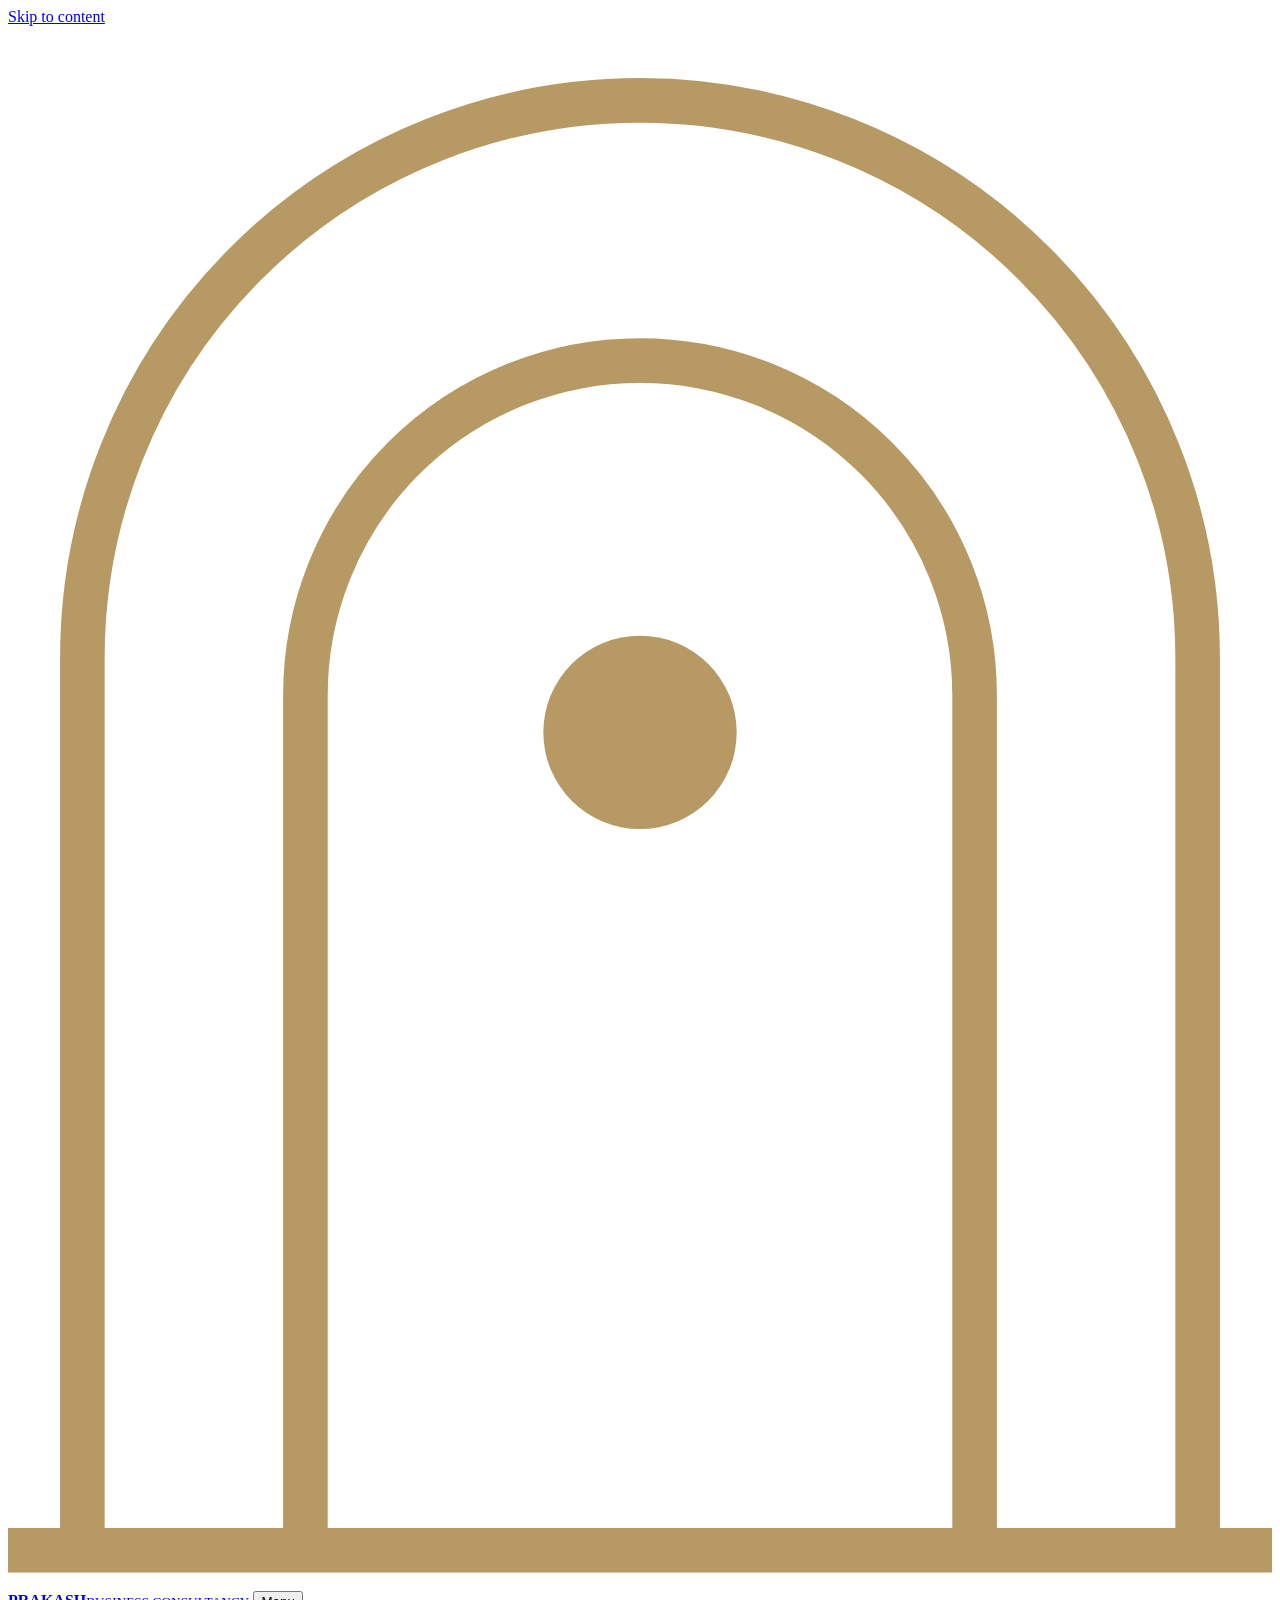
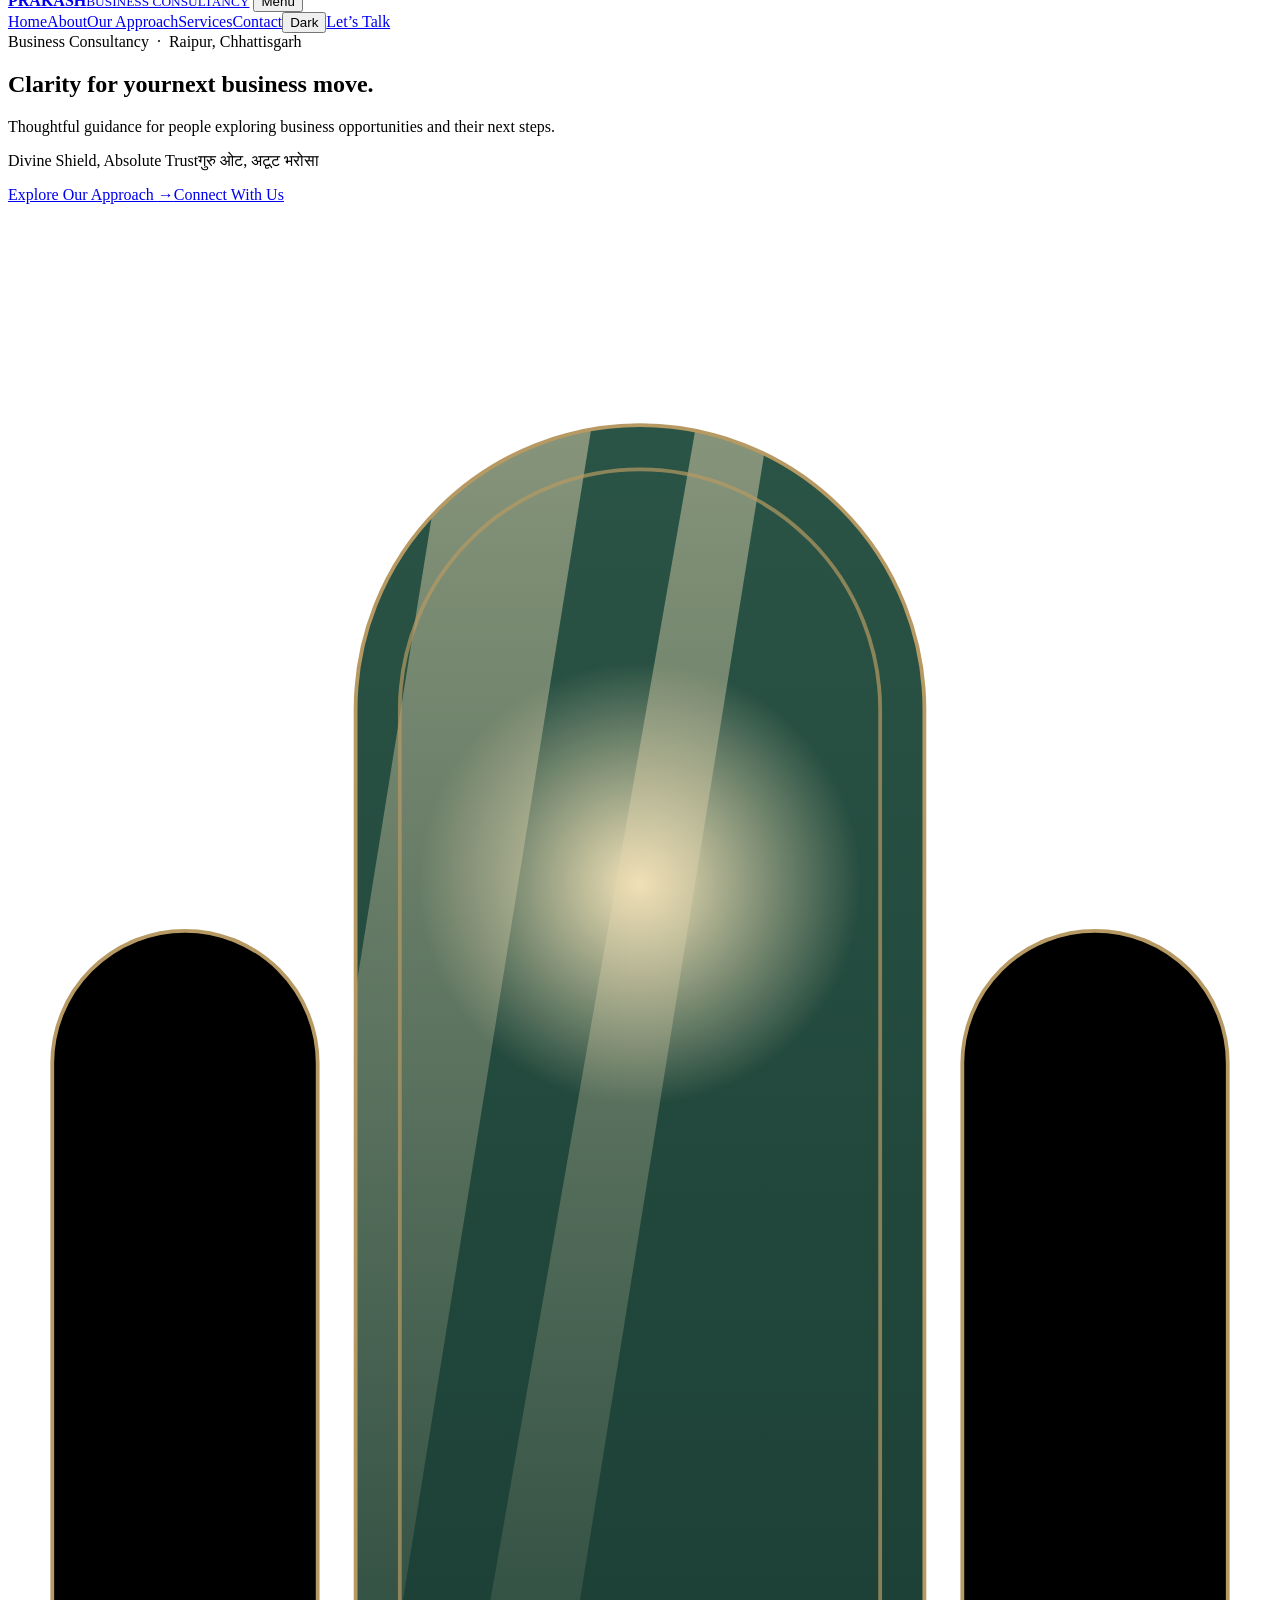
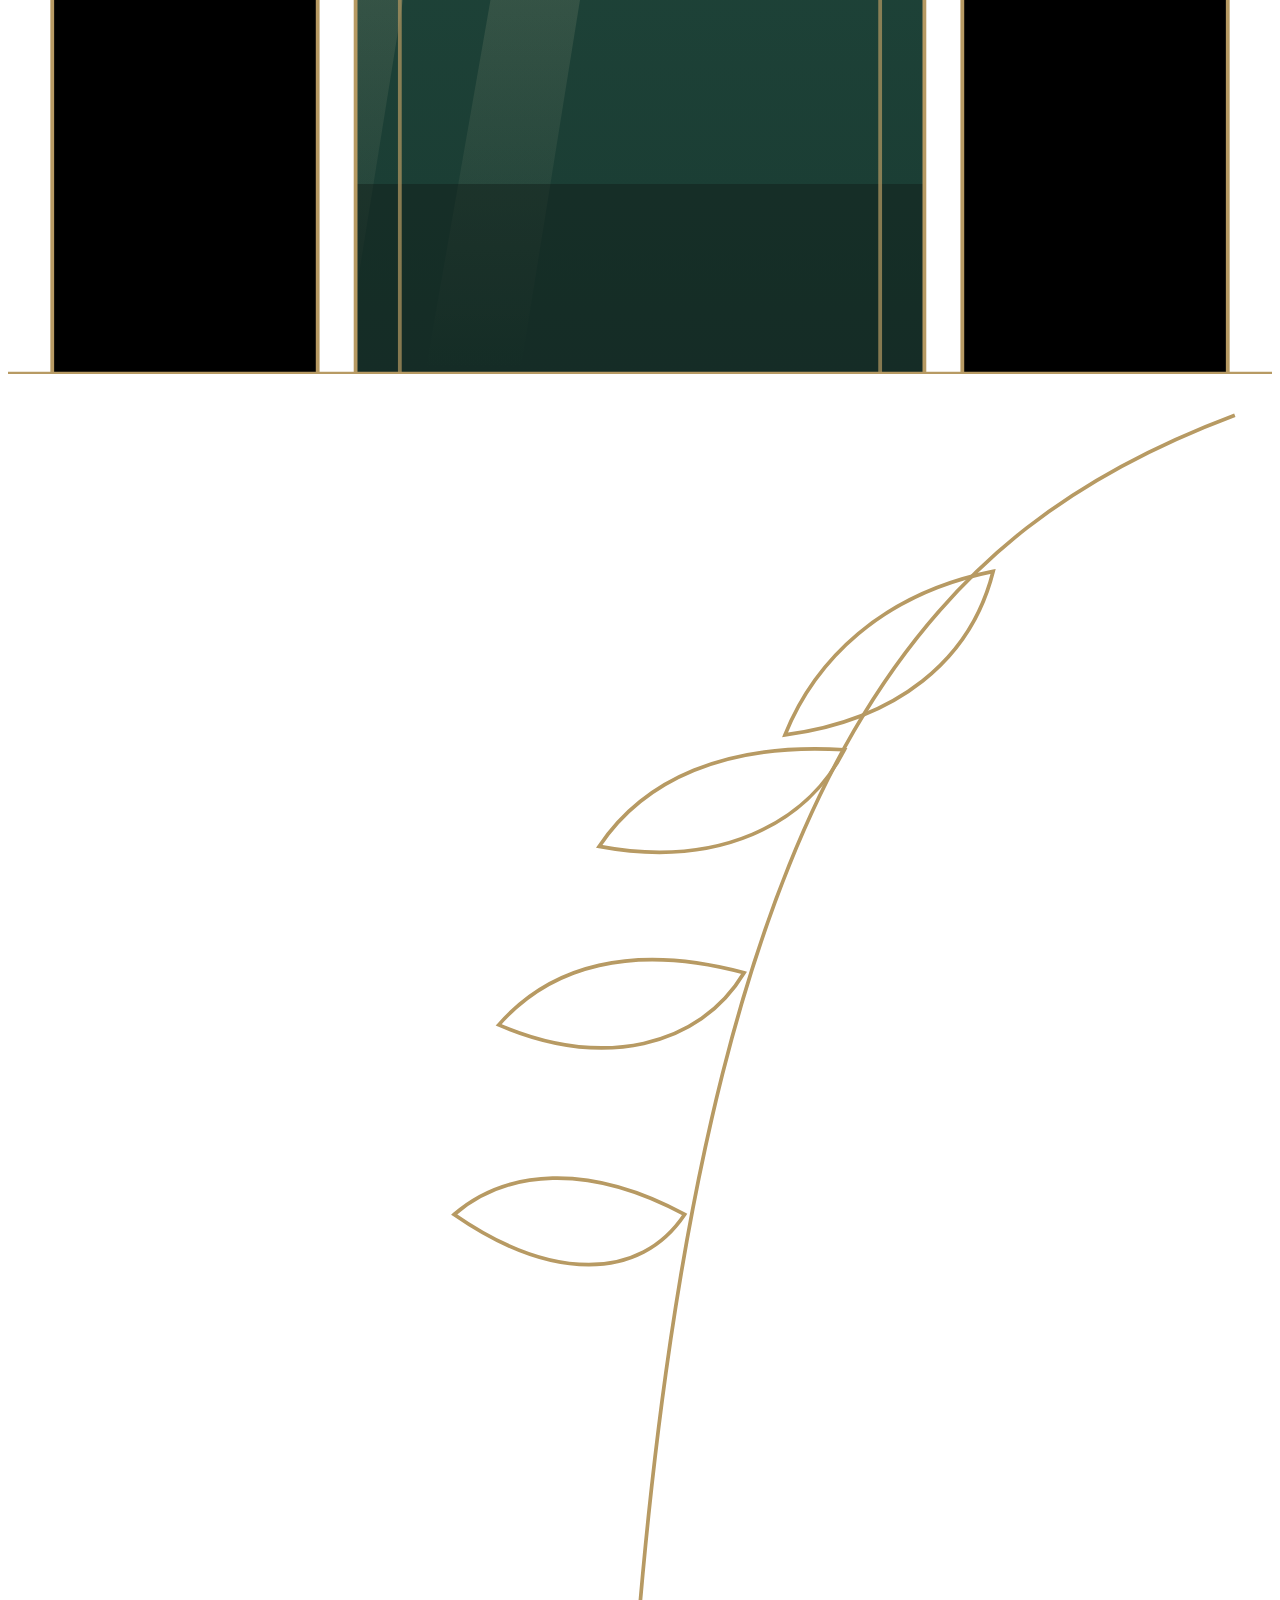
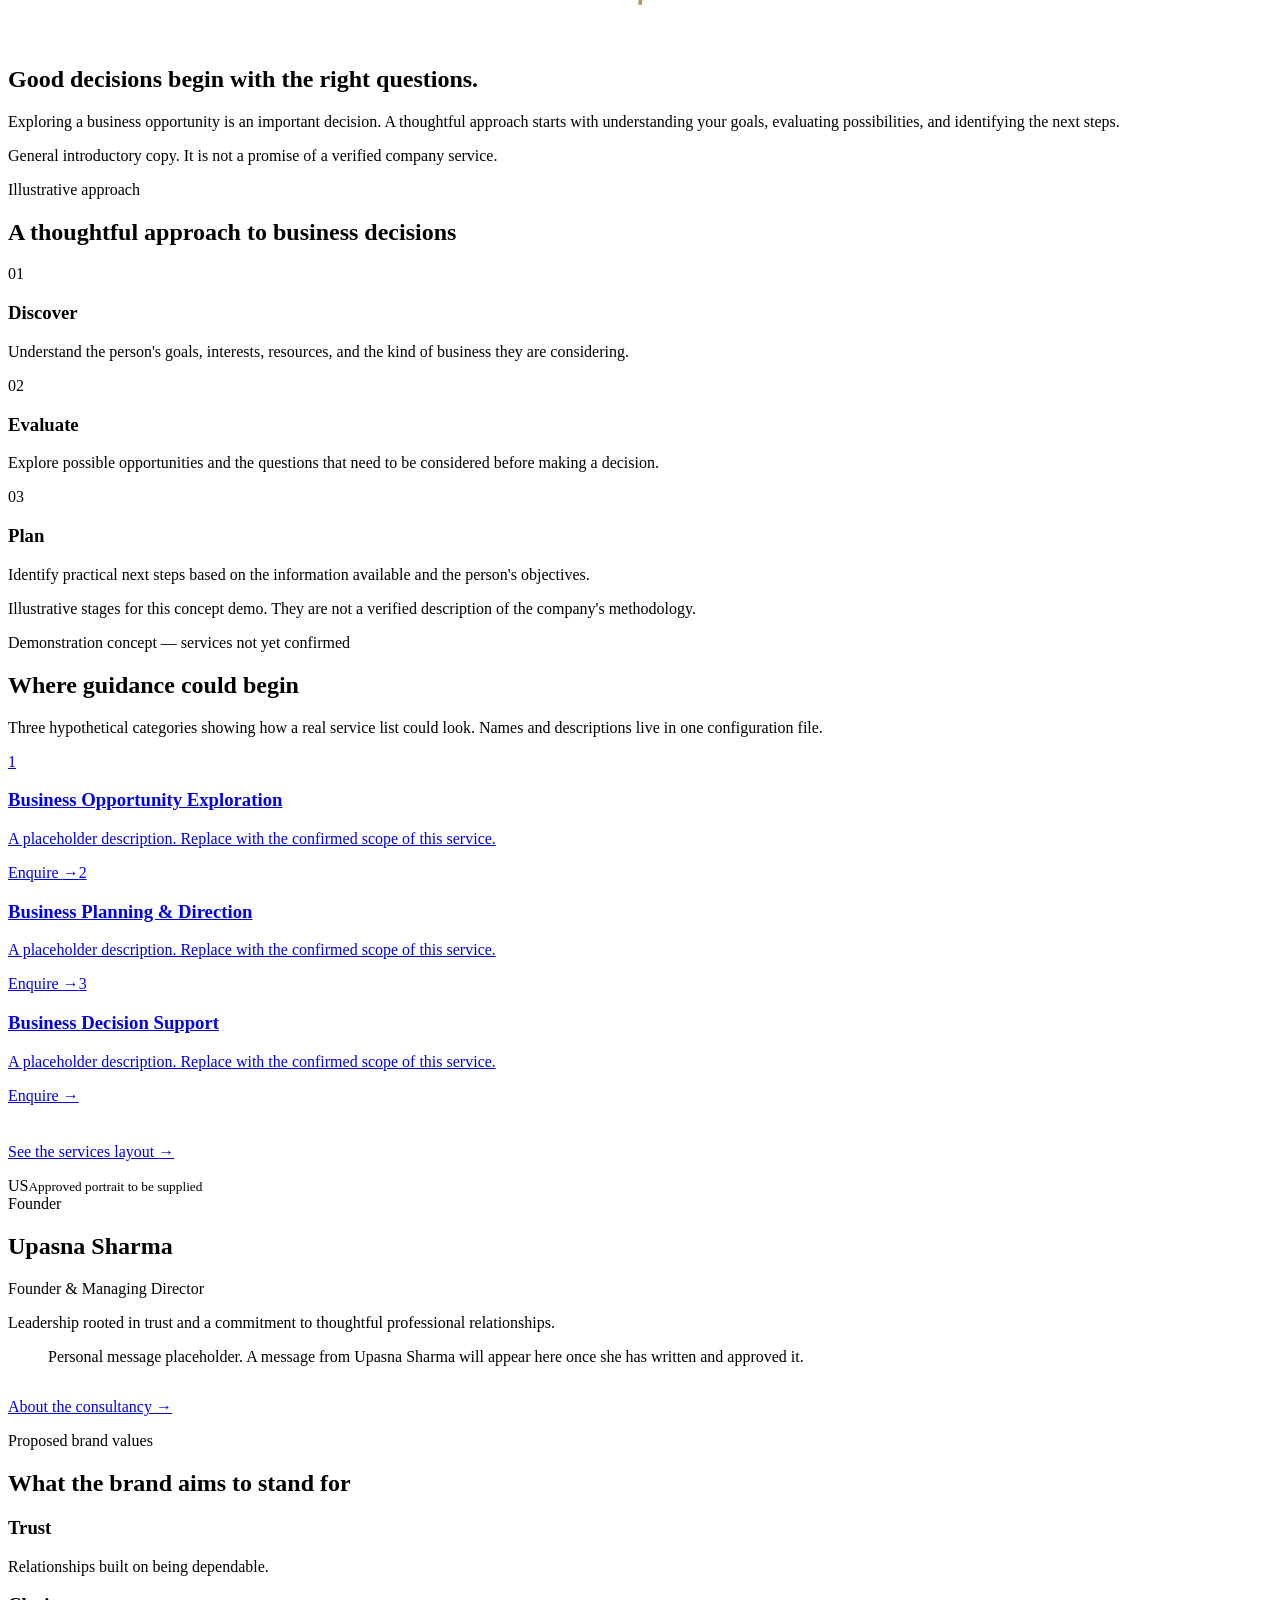
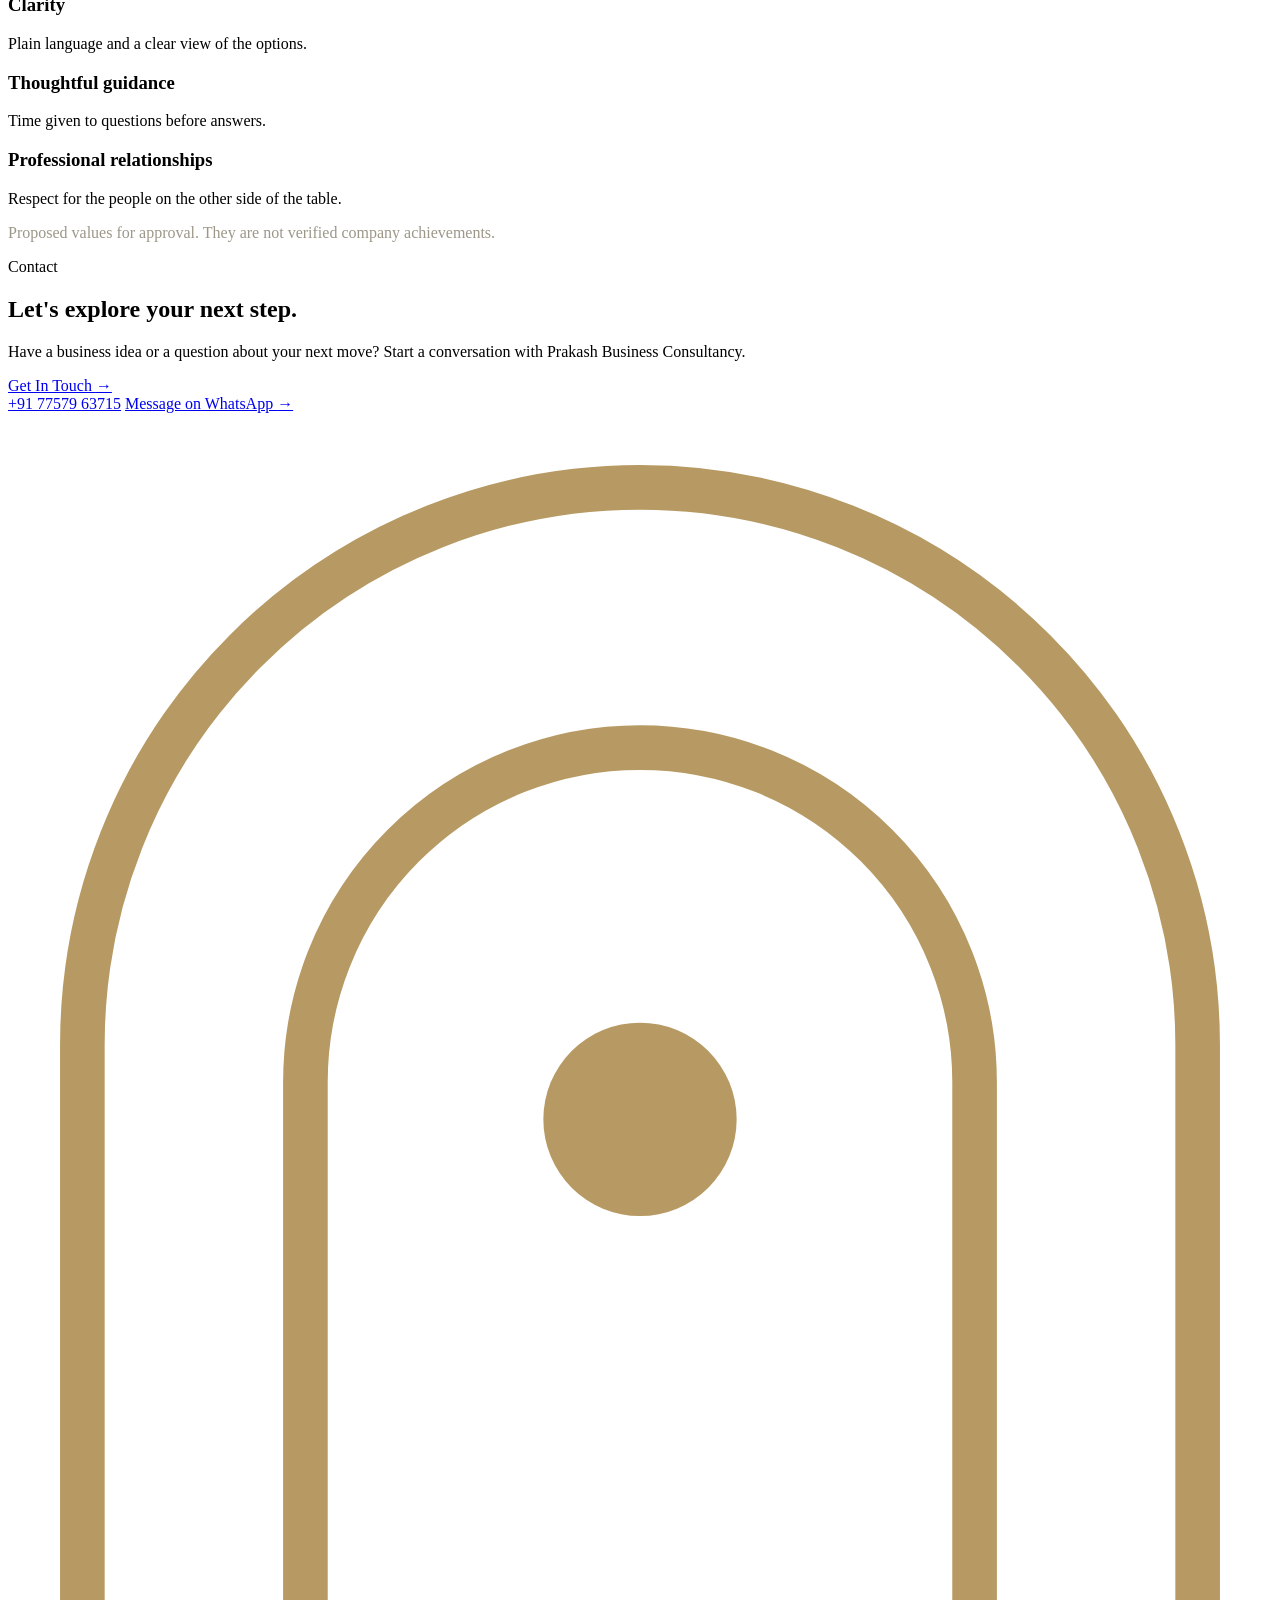
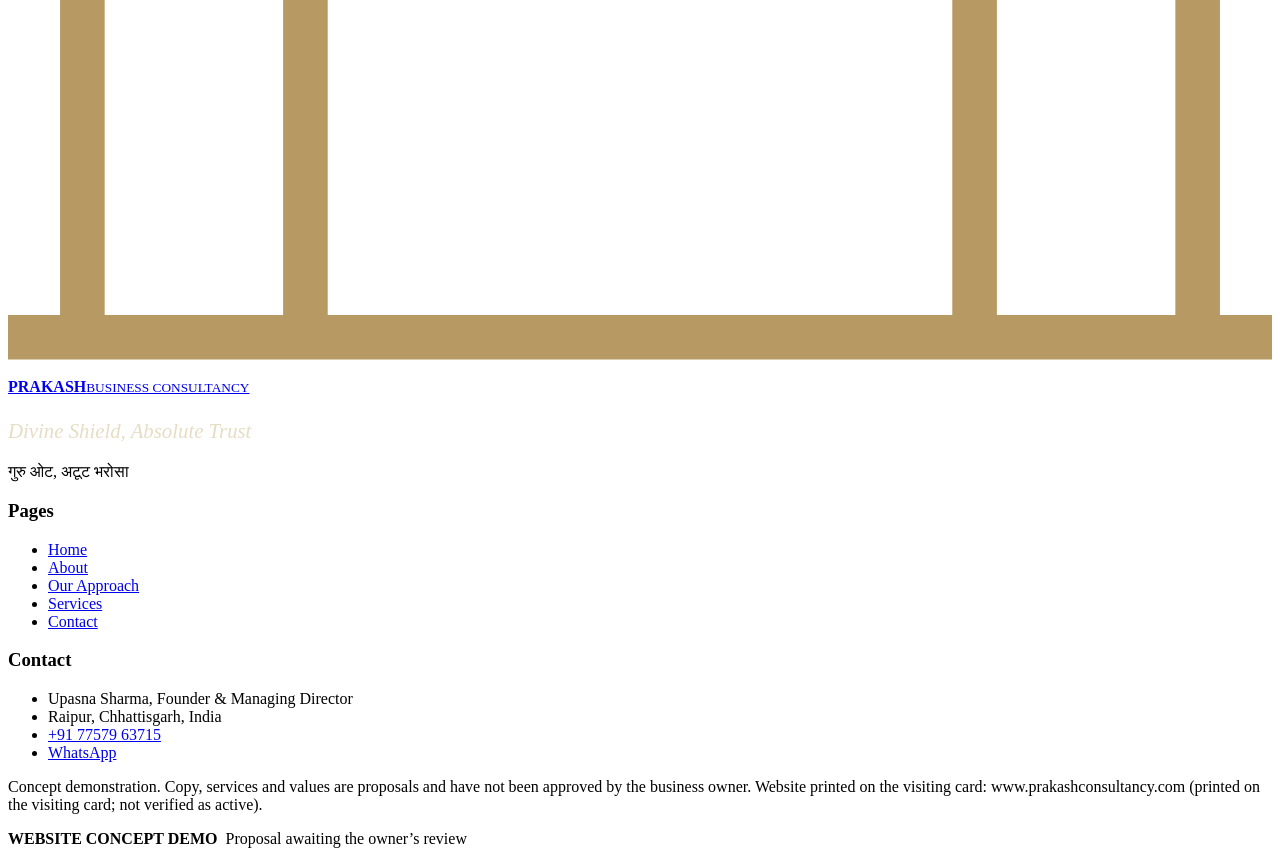
==== index.html @ 983ab06f "Add files via upload" ====
<!doctype html>
<html lang="en">
<head>
<meta charset="utf-8">
<meta name="viewport" content="width=device-width,initial-scale=1">
<title>Prakash Business Consultancy | Website concept demo</title>
<meta name="description" content="Concept demo website for Prakash Business Consultancy, Raipur.">
<meta name="robots" content="noindex,nofollow">
<meta name="theme-color" content="#F7F3EA">
<link rel="preconnect" href="https://fonts.googleapis.com"><link rel="preconnect" href="https://fonts.gstatic.com" crossorigin>
<link rel="stylesheet" href="https://fonts.googleapis.com/css2?family=Cormorant+Garamond:ital,wght@0,400;0,500;0,600;1,500&family=Manrope:wght@400;600&display=swap">
<link rel="stylesheet" href="assets/css/style.css">
<script>document.documentElement.classList.add('js');try{var t=localStorage.getItem('theme');if(t)document.documentElement.dataset.theme=t}catch(e){}</script>
</head>
<body>
<a class="skip" href="#main">Skip to content</a>
<header class="site-header"><div class="wrap bar">
<a class="brand" href="index.html" aria-label="Prakash Business Consultancy, home"><svg viewBox="0 0 34 42" aria-hidden="true" fill="none" stroke="#B79A63" stroke-width="1.2"><path d="M2 41V17a15 15 0 0 1 30 0v24"/><path d="M8 41V18a9 9 0 0 1 18 0v23"/><circle cx="17" cy="19" r="2.6" fill="#B79A63" stroke="none"/><path d="M0 41h34"/></svg><span><b>PRAKASH</b><small>BUSINESS CONSULTANCY</small></span></a>
<button class="menu-btn" aria-expanded="false" aria-controls="nav">Menu</button>
<nav class="nav" id="nav" aria-label="Main"><a href="index.html" aria-current="page">Home</a><a href="about/index.html">About</a><a href="approach/index.html">Our Approach</a><a href="services/index.html">Services</a><a href="contact/index.html">Contact</a><button class="theme-btn" type="button" aria-pressed="false" aria-label="Switch to dark theme"><span class="ti" aria-hidden="true"></span><span class="tt">Dark</span></button><a class="btn sm" href="contact/index.html">Let&rsquo;s Talk</a></nav>
</div></header>
<main id="main">
<section class="hero"><div class="wrap hero-grid">
<div>
<span class="hero-line"></span>
<span class="label">Business Consultancy &nbsp;&middot;&nbsp; Raipur, Chhattisgarh</span>
<h1 class="display"><span class="ln"><span>Clarity for your</span></span><span class="ln"><span>next business move.</span></span></h1>
<p class="lead">Thoughtful guidance for people exploring business opportunities and their next steps.</p>
<p class="tag">Divine Shield, Absolute Trust<span lang="hi">गुरु ओट, अटूट भरोसा</span></p>
<div class="ctas"><a class="btn" href="approach/index.html">Explore Our Approach <span class="arr" aria-hidden="true">&rarr;</span></a><a class="btn ghost" href="contact/index.html">Connect With Us</a></div>
</div>
<div class="hero-art"><svg viewBox="0 0 400 560" role="img" aria-label="Abstract architectural arches with warm light">
<defs>
<linearGradient id="g1" x1="0" y1="0" x2="0" y2="1"><stop offset="0" stop-color="#2A5446"/><stop offset="1" stop-color="#193B32"/></linearGradient>
<linearGradient id="g2" x1="0" y1="0" x2="0" y2="1"><stop offset="0" stop-color="#E9D9B2" stop-opacity=".55"/><stop offset="1" stop-color="#E9D9B2" stop-opacity="0"/></linearGradient>
<radialGradient id="sunG"><stop offset="0" stop-color="#F3E3B8"/><stop offset="1" stop-color="#F3E3B8" stop-opacity="0"/></radialGradient>
<clipPath id="cArch"><path d="M110 560V160a90 90 0 0 1 180 0v400z"/></clipPath>
</defs>
<g class="arch-fill">
<path d="M14 560V272a42 42 0 0 1 84 0v288z" style="fill:var(--cream)"/>
<path d="M302 560V272a42 42 0 0 1 84 0v288z" style="fill:var(--cream)"/>
<path d="M110 560V160a90 90 0 0 1 180 0v400z" fill="url(#g1)"/>
<g clip-path="url(#cArch)"><circle class="sun" cx="200" cy="215" r="70" fill="url(#sunG)"/>
<g class="sunrays"><path d="M150 0h46l-90 560H60z" fill="url(#g2)"/><path d="M230 0h22l-90 560h-30z" fill="url(#g2)"/></g>
<rect x="110" y="500" width="180" height="60" fill="#101C18" opacity=".45"/></g>
</g>
<g fill="none" stroke="#B79A63" stroke-width="1.2">
<path class="draw" d="M110 560V160a90 90 0 0 1 180 0v400"/>
<path class="draw" d="M124 560V160a76 76 0 0 1 152 0v400" opacity=".7"/>
<path class="draw" d="M14 560V272a42 42 0 0 1 84 0v288"/>
<path class="draw" d="M302 560V272a42 42 0 0 1 84 0v288"/>
<path class="draw" d="M0 560h400"/></g></svg></div>
</div></section>

<section class="pad"><div class="wrap statement"><svg class="botanical" viewBox="0 0 340 340" fill="none" stroke="#B79A63" stroke-width="1" aria-hidden="true"><path d="M330 10C250 40 190 100 170 330"/><path d="M265 52c-30 6-48 24-56 44 30-4 50-20 56-44zM225 100c-32-2-54 8-66 26 32 6 56-6 66-26zM198 160c-30-8-52-2-66 14 28 12 54 6 66-14zM182 225c-26-14-48-12-62 0 26 18 50 18 62 0z"/></svg>
<div><h2 class="big" data-reveal>Good decisions begin with the right questions.</h2></div>
<div data-reveal style="--d:.15s"><p>Exploring a business opportunity is an important decision. A thoughtful approach starts with understanding your goals, evaluating possibilities, and identifying the next steps.</p><p class="note-small">General introductory copy. It is not a promise of a verified company service.</p></div>
</div></section>

<section class="pad cream"><div class="wrap">
<div class="head"><span class="label" data-reveal>Illustrative approach</span><h2 class="h2" data-reveal style="--d:.1s">A thoughtful approach to business decisions</h2></div>
<div class="timeline"><div class="stage" data-reveal style="--d:0.3s"><div class="num">01</div><h3 class="h3">Discover</h3><p>Understand the person&#x27;s goals, interests, resources, and the kind of business they are considering.</p></div><div class="stage" data-reveal style="--d:0.55s"><div class="num">02</div><h3 class="h3">Evaluate</h3><p>Explore possible opportunities and the questions that need to be considered before making a decision.</p></div><div class="stage" data-reveal style="--d:0.8s"><div class="num">03</div><h3 class="h3">Plan</h3><p>Identify practical next steps based on the information available and the person&#x27;s objectives.</p></div></div>
<p class="note-small" data-reveal>Illustrative stages for this concept demo. They are not a verified description of the company&#x27;s methodology.</p>
</div></section>

<section class="pad"><div class="wrap">
<div class="head"><span class="badge" data-reveal>Demonstration concept &mdash; services not yet confirmed</span><h2 class="h2" data-reveal>Where guidance could begin</h2>
<p data-reveal>Three hypothetical categories showing how a real service list could look. Names and descriptions live in one configuration file.</p></div>
<div class="svc-list"><a class="svc" href="contact/index.html?interest=Business+Opportunity+Exploration" data-reveal><span class="n">1</span><h3>Business Opportunity Exploration</h3><p>A placeholder description. Replace with the confirmed scope of this service.</p><span class="go">Enquire <span class="arr" aria-hidden="true">&rarr;</span></span></a><a class="svc" href="contact/index.html?interest=Business+Planning+&amp;+Direction" data-reveal><span class="n">2</span><h3>Business Planning &amp; Direction</h3><p>A placeholder description. Replace with the confirmed scope of this service.</p><span class="go">Enquire <span class="arr" aria-hidden="true">&rarr;</span></span></a><a class="svc" href="contact/index.html?interest=Business+Decision+Support" data-reveal><span class="n">3</span><h3>Business Decision Support</h3><p>A placeholder description. Replace with the confirmed scope of this service.</p><span class="go">Enquire <span class="arr" aria-hidden="true">&rarr;</span></span></a></div>
<p style="margin-top:2.4rem" data-reveal><a class="link" href="services/index.html">See the services layout <span class="arr" aria-hidden="true">&rarr;</span></a></p>
</div></section>

<section class="pad cream"><div class="wrap split">
<div class="portrait mask" role="img" aria-label="Placeholder for an approved portrait of Upasna Sharma"><span class="mono">US</span><small>Approved portrait to be supplied</small></div>
<div class="who" data-reveal><span class="label">Founder</span><h2 class="h2">Upasna Sharma</h2><p class="role">Founder & Managing Director</p>
<p class="lead">Leadership rooted in trust and a commitment to thoughtful professional relationships.</p>
<blockquote>Personal message placeholder. A message from Upasna Sharma will appear here once she has written and approved it.</blockquote>
<p style="margin-top:2rem"><a class="link" href="about/index.html">About the consultancy <span class="arr" aria-hidden="true">&rarr;</span></a></p></div>
</div></section>

<section class="pad dark"><div class="wrap">
<div class="head" style="margin-bottom:0"><span class="label" data-reveal>Proposed brand values</span><h2 class="h2" data-reveal style="--d:.1s">What the brand aims to stand for</h2></div>
<div class="values"><div class="val" data-reveal style="--d:0.0s"><i></i><h3 class="h3">Trust</h3><p>Relationships built on being dependable.</p></div><div class="val" data-reveal style="--d:0.12s"><i></i><h3 class="h3">Clarity</h3><p>Plain language and a clear view of the options.</p></div><div class="val" data-reveal style="--d:0.24s"><i></i><h3 class="h3">Thoughtful guidance</h3><p>Time given to questions before answers.</p></div><div class="val" data-reveal style="--d:0.36s"><i></i><h3 class="h3">Professional relationships</h3><p>Respect for the people on the other side of the table.</p></div></div>
<p class="note-small" style="color:#9C9788">Proposed values for approval. They are not verified company achievements.</p>
</div></section>
<section class="pad cream cta"><div class="wrap">
<span class="label" data-reveal>Contact</span>
<h2 class="h2" data-reveal style="--d:.1s">Let&#x27;s explore your next step.</h2>
<p class="sub" data-reveal style="--d:.2s">Have a business idea or a question about your next move? Start a conversation with Prakash Business Consultancy.</p>
<div class="ctas" style="justify-content:center;--d:.3s" data-reveal><a class="btn" href="contact/index.html">Get In Touch <span class="arr" aria-hidden="true">&rarr;</span></a></div>
<div class="contact-line" data-reveal><a class="phone" href="tel:+917757963715" >+91 77579 63715</a>
<a class="link" href="https://wa.me/917757963715" rel="noopener" >Message on WhatsApp <span class="arr" aria-hidden="true">&rarr;</span></a></div>
</div></section></main>
<footer class="site-footer"><div class="wrap">
<div class="foot">
<div><a class="brand" href="index.html"><svg viewBox="0 0 34 42" aria-hidden="true" fill="none" stroke="#B79A63" stroke-width="1.2"><path d="M2 41V17a15 15 0 0 1 30 0v24"/><path d="M8 41V18a9 9 0 0 1 18 0v23"/><circle cx="17" cy="19" r="2.6" fill="#B79A63" stroke="none"/><path d="M0 41h34"/></svg><span><b>PRAKASH</b><small>BUSINESS CONSULTANCY</small></span></a>
<p style="margin-top:1.4rem;font-family:var(--serif);font-style:italic;font-size:1.3rem;color:#E6DDC4">Divine Shield, Absolute Trust</p>
<p lang="hi">गुरु ओट, अटूट भरोसा</p></div>
<div><h3>Pages</h3><ul><li><a href="index.html">Home</a></li><li><a href="about/index.html">About</a></li><li><a href="approach/index.html">Our Approach</a></li><li><a href="services/index.html">Services</a></li><li><a href="contact/index.html">Contact</a></li></ul></div>
<div><h3>Contact</h3><ul><li>Upasna Sharma, Founder & Managing Director</li><li>Raipur, Chhattisgarh, India</li>
<li><a href="tel:+917757963715">+91 77579 63715</a></li><li><a href="https://wa.me/917757963715" rel="noopener">WhatsApp</a></li></ul></div>
</div>
<p class="fine">Concept demonstration. Copy, services and values are proposals and have not been approved by the business owner. Website printed on the visiting card: www.prakashconsultancy.com (printed on the visiting card; not verified as active).</p>
</div></footer>
<div class="demo-pill" role="note"><b>WEBSITE CONCEPT DEMO</b> &nbsp;Proposal awaiting the owner&rsquo;s review</div>
<script src="assets/js/main.js" defer></script>
</body></html>
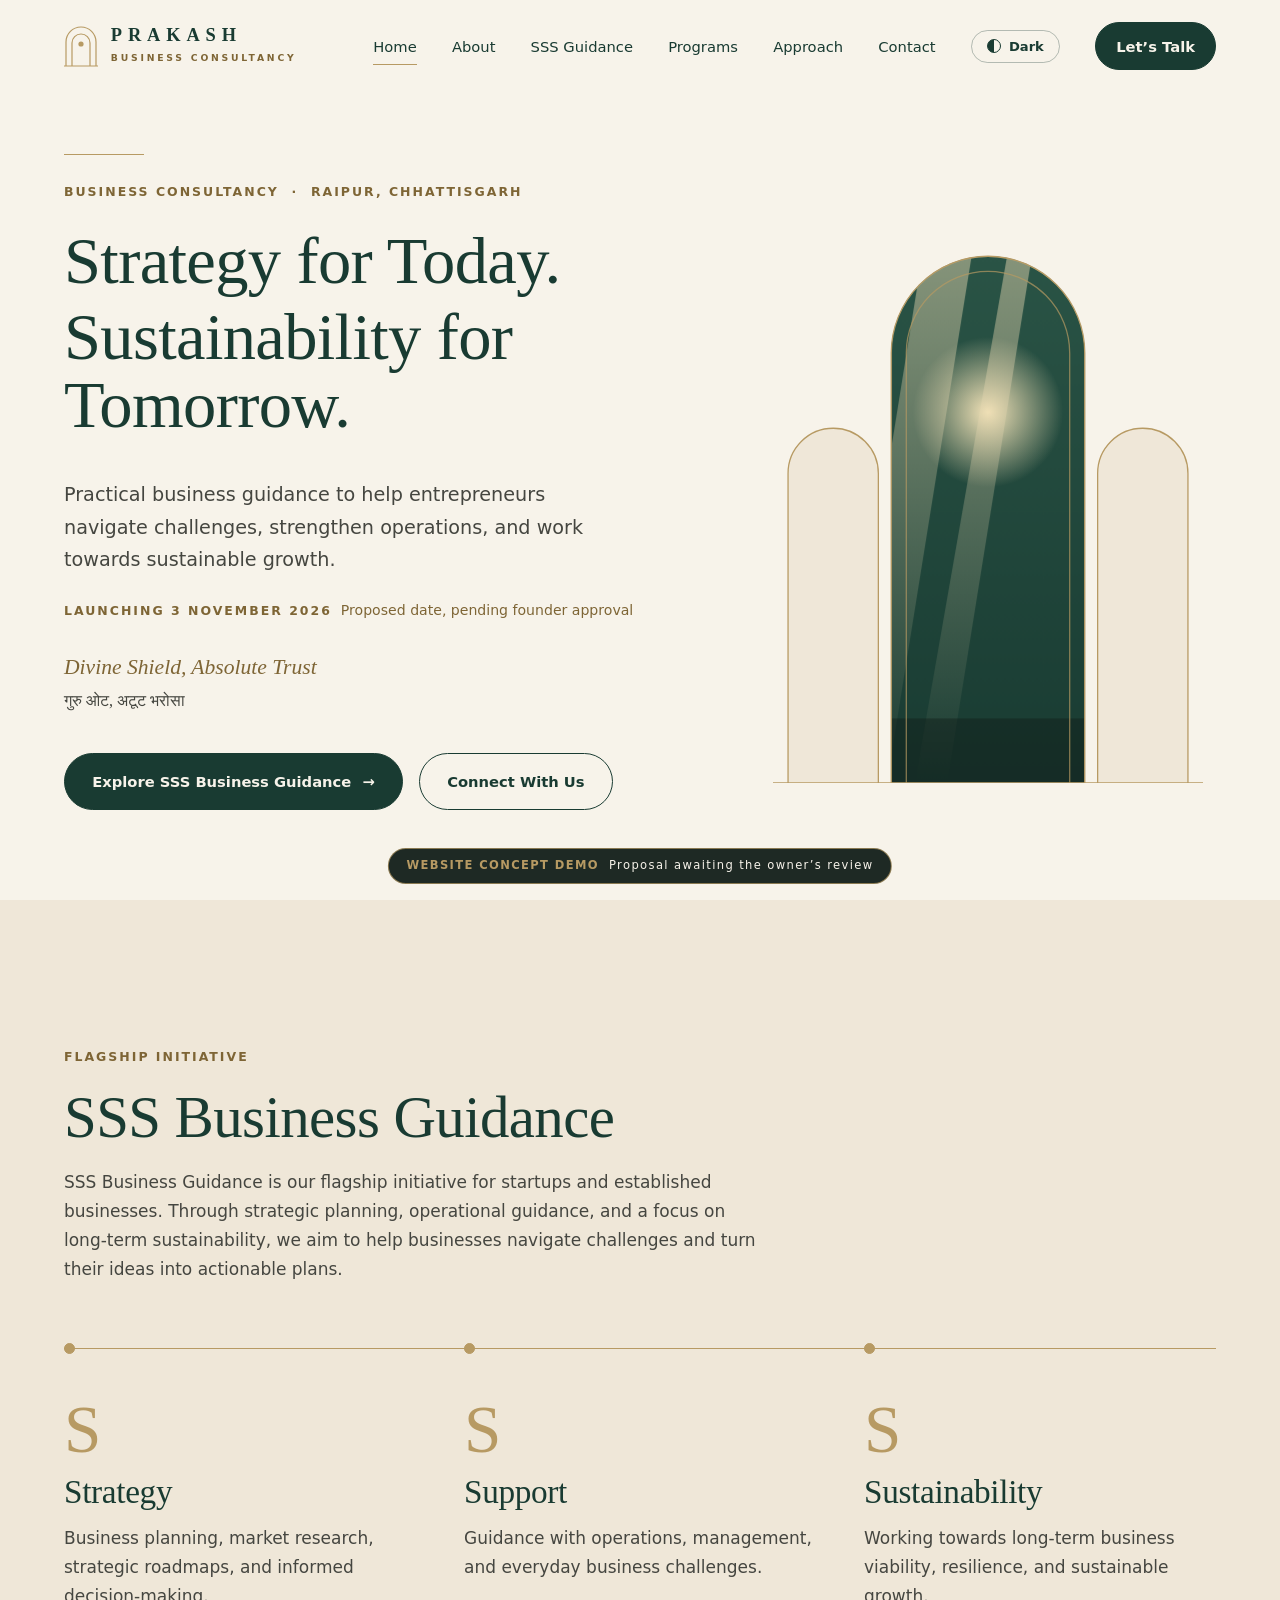
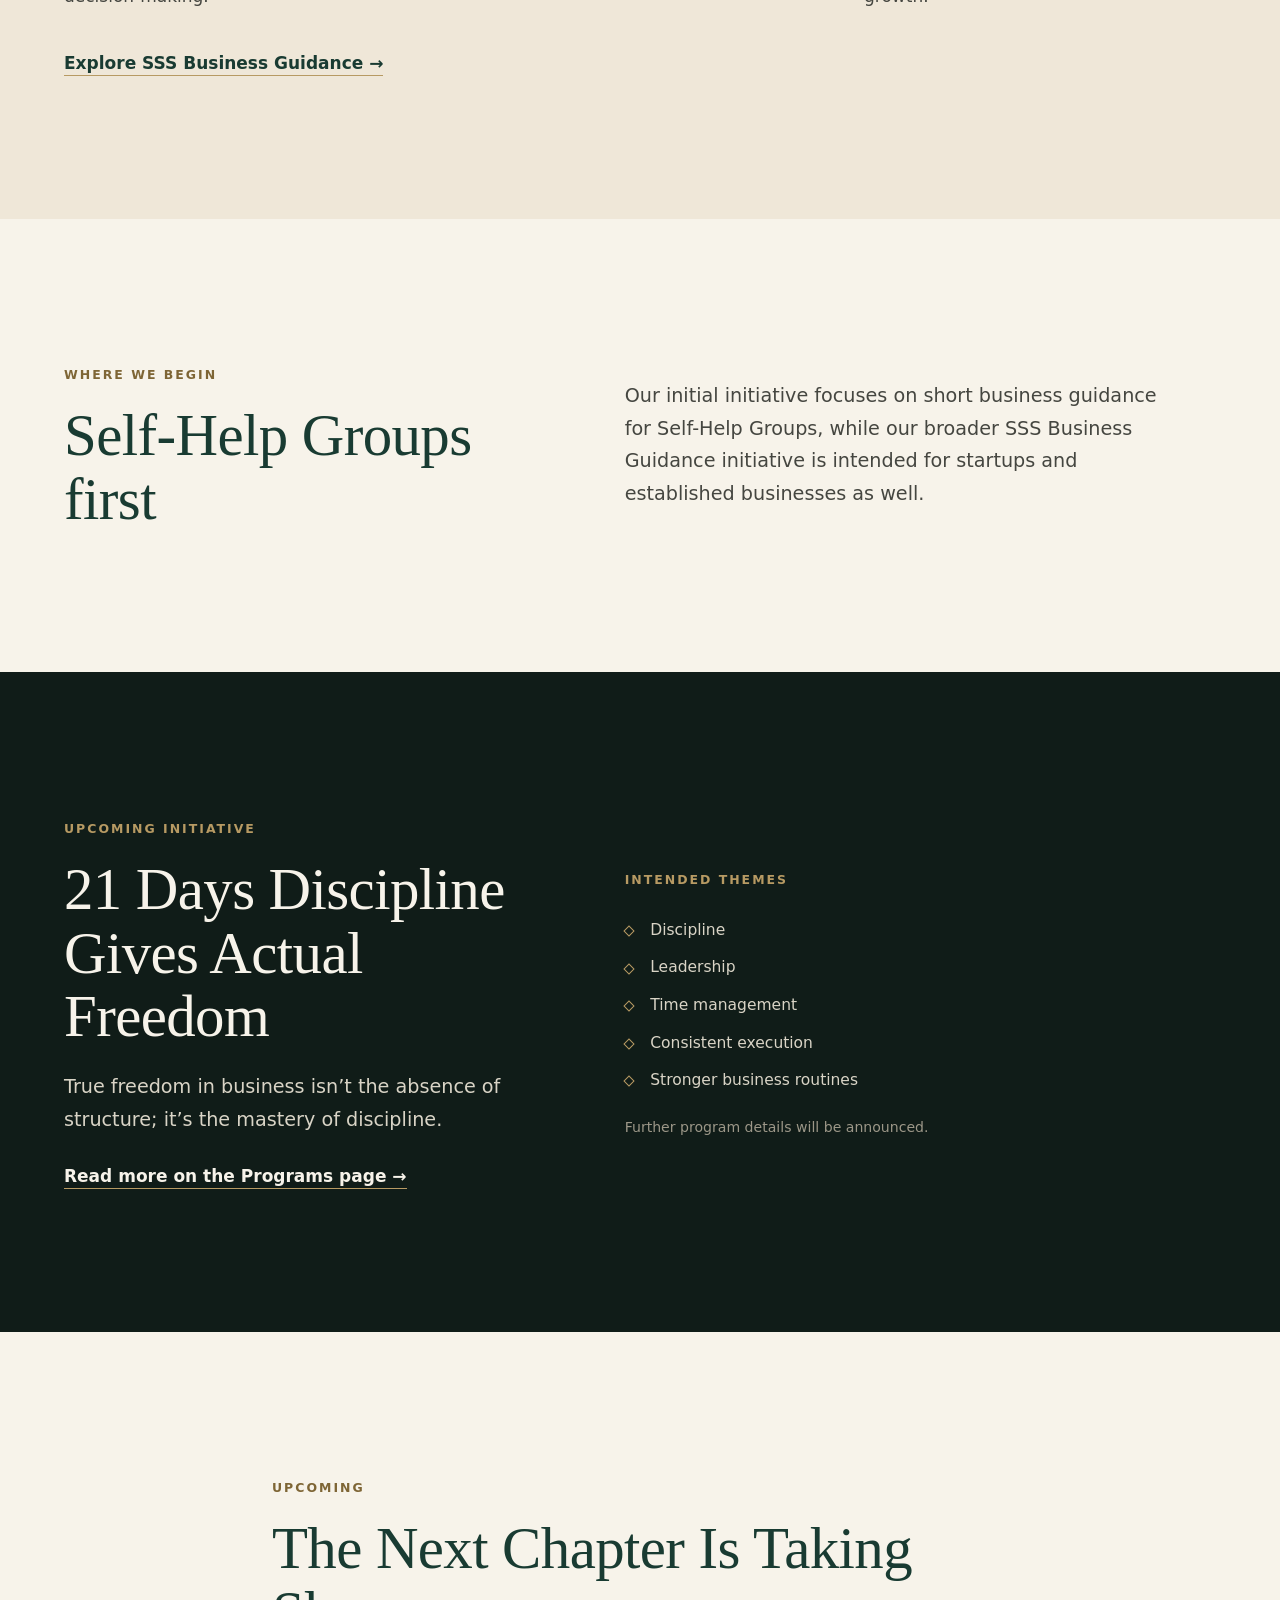
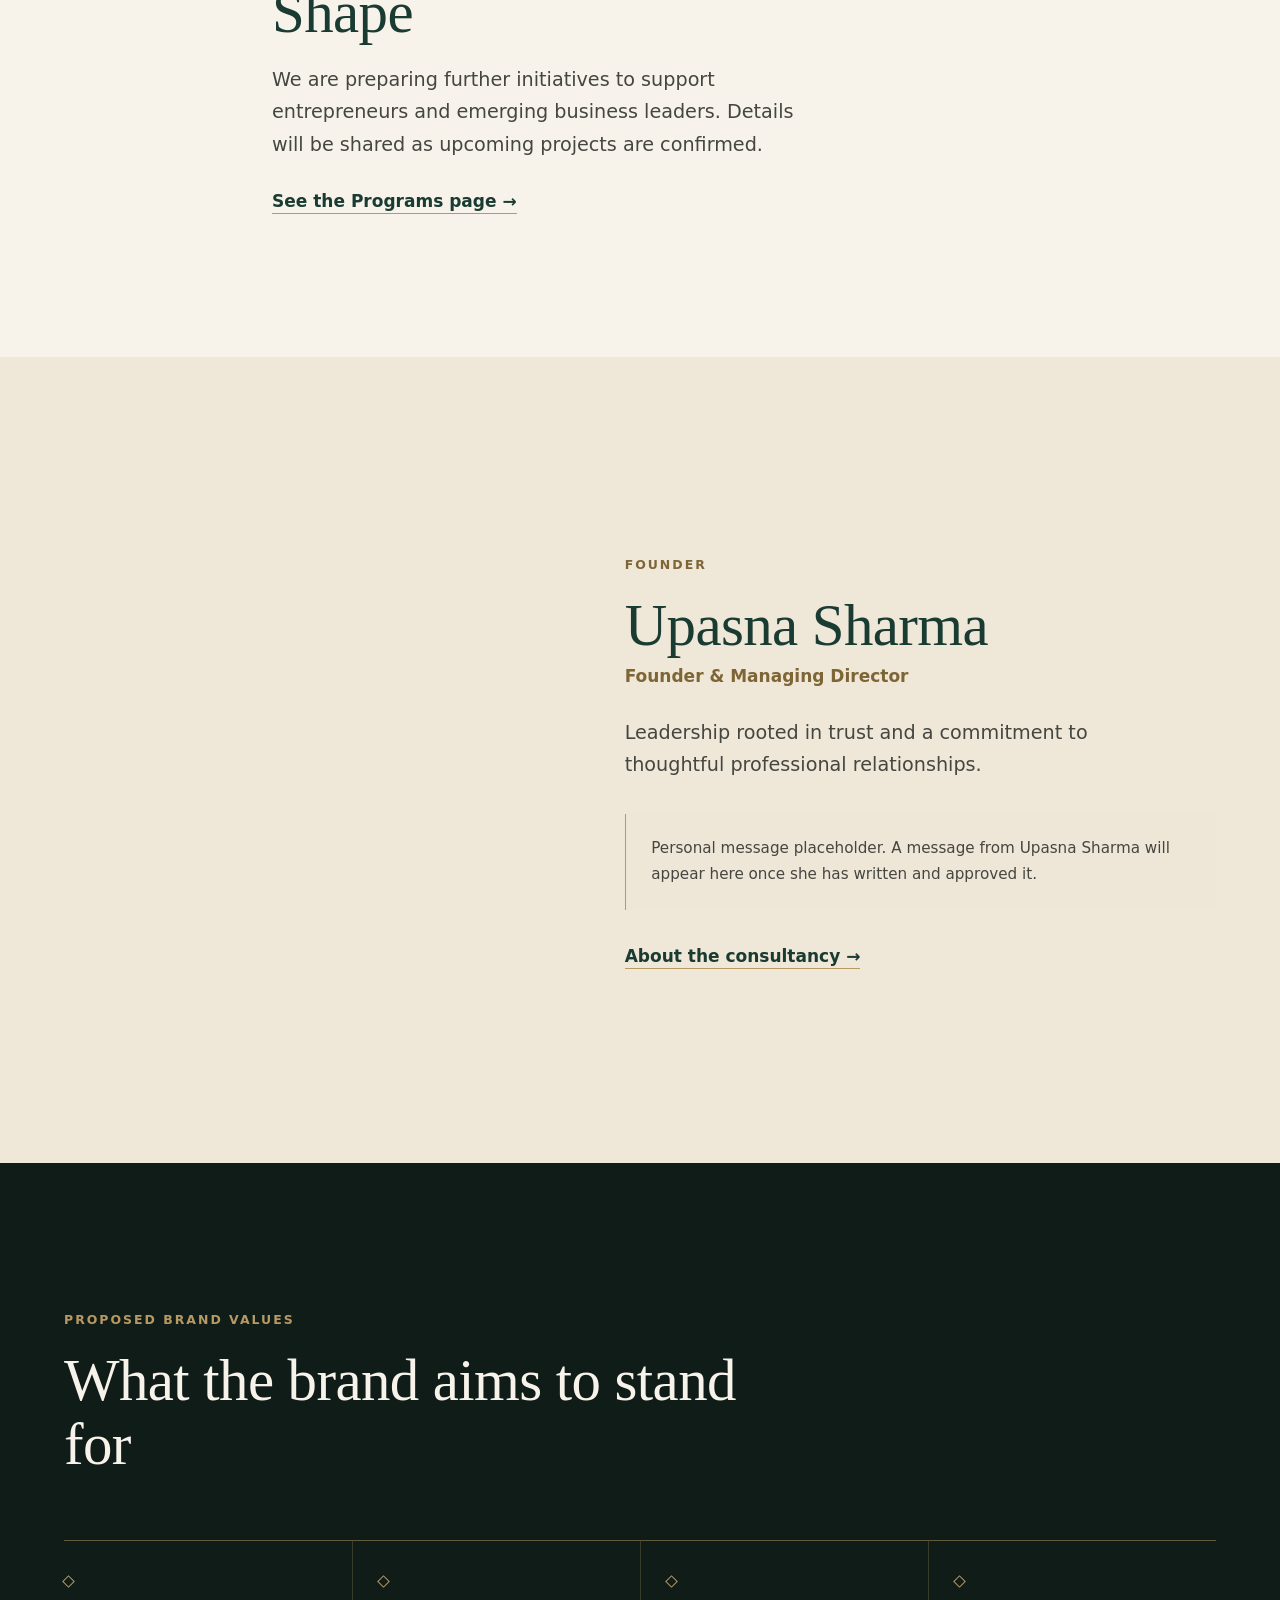
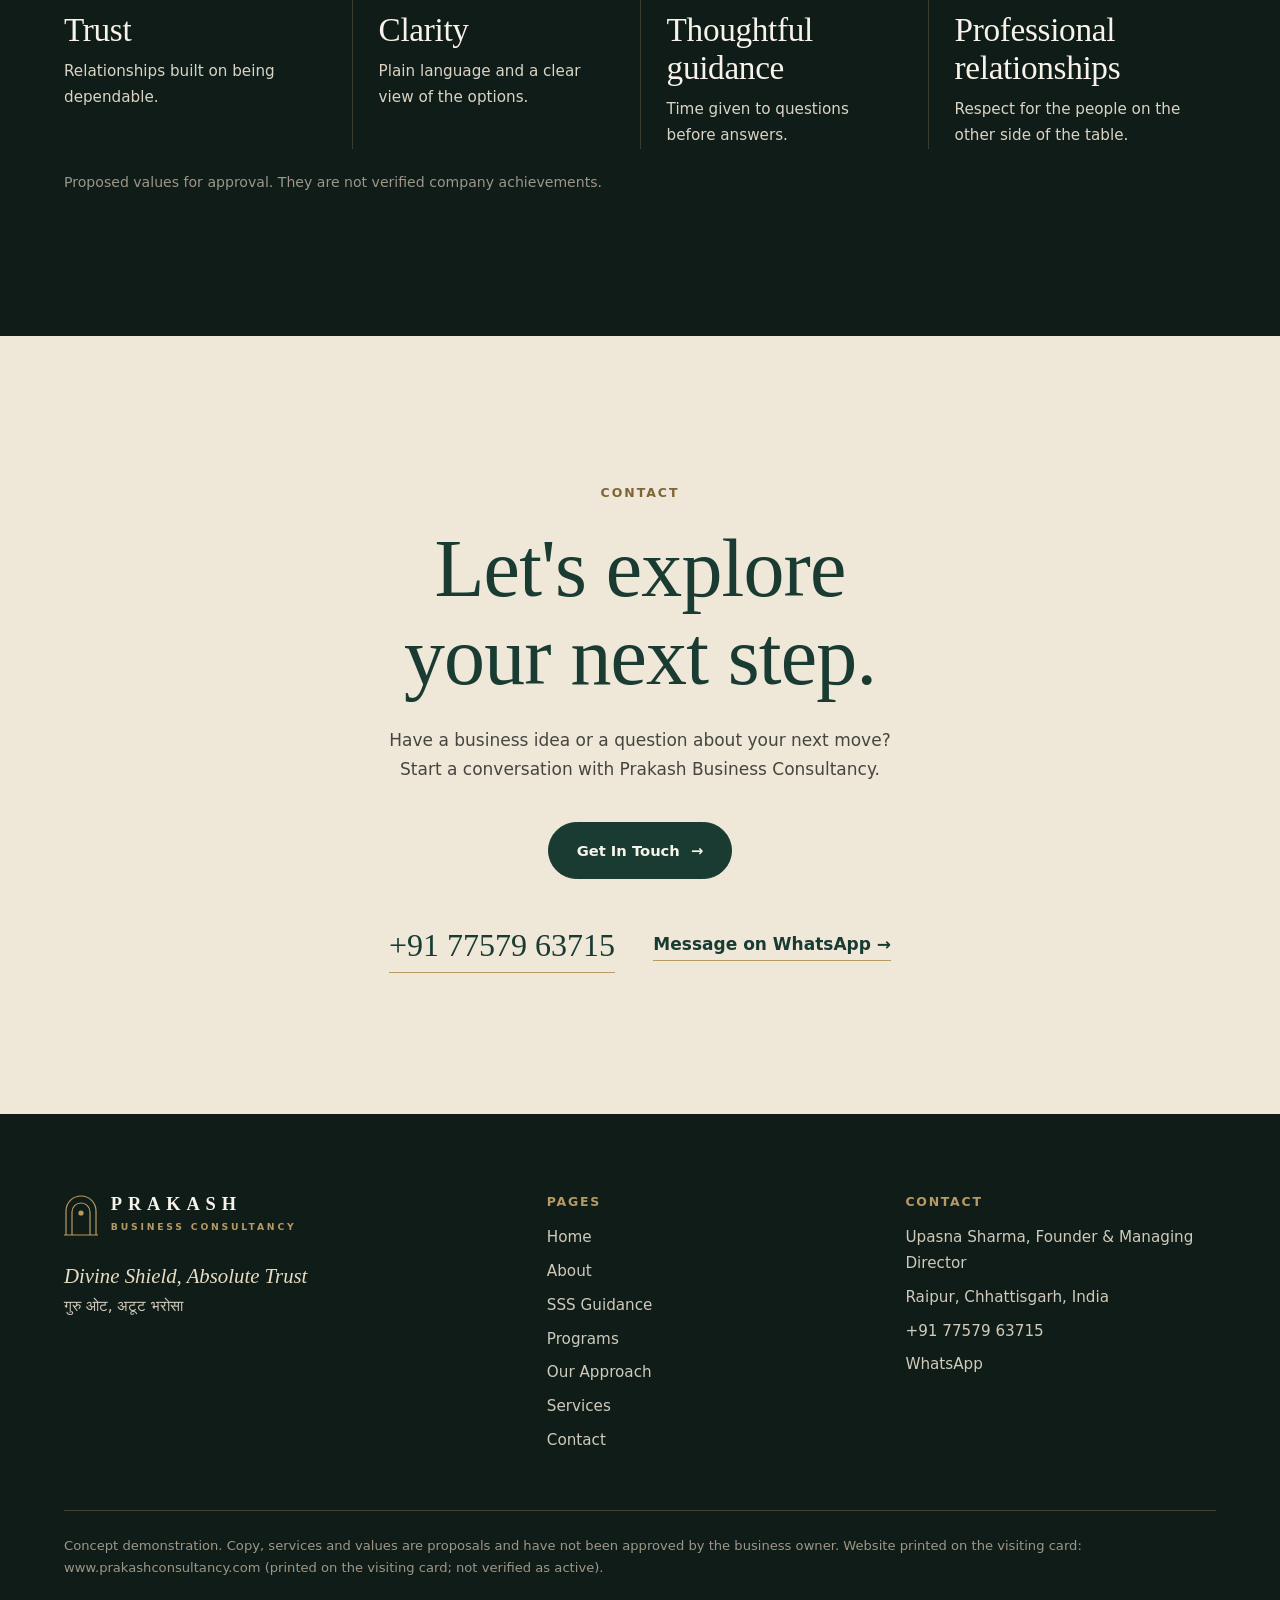
==== commit 372688bd: "Added SSS and Program Part in It" ====
--- a/index.html
+++ b/index.html
@@ -17,17 +17,18 @@
 <header class="site-header"><div class="wrap bar">
 <a class="brand" href="index.html" aria-label="Prakash Business Consultancy, home"><svg viewBox="0 0 34 42" aria-hidden="true" fill="none" stroke="#B79A63" stroke-width="1.2"><path d="M2 41V17a15 15 0 0 1 30 0v24"/><path d="M8 41V18a9 9 0 0 1 18 0v23"/><circle cx="17" cy="19" r="2.6" fill="#B79A63" stroke="none"/><path d="M0 41h34"/></svg><span><b>PRAKASH</b><small>BUSINESS CONSULTANCY</small></span></a>
 <button class="menu-btn" aria-expanded="false" aria-controls="nav">Menu</button>
-<nav class="nav" id="nav" aria-label="Main"><a href="index.html" aria-current="page">Home</a><a href="about/index.html">About</a><a href="approach/index.html">Our Approach</a><a href="services/index.html">Services</a><a href="contact/index.html">Contact</a><button class="theme-btn" type="button" aria-pressed="false" aria-label="Switch to dark theme"><span class="ti" aria-hidden="true"></span><span class="tt">Dark</span></button><a class="btn sm" href="contact/index.html">Let&rsquo;s Talk</a></nav>
+<nav class="nav" id="nav" aria-label="Main"><a href="index.html" aria-current="page">Home</a><a href="about/index.html">About</a><a href="sss/index.html">SSS Guidance</a><a href="programs/index.html">Programs</a><a href="approach/index.html">Approach</a><a href="contact/index.html">Contact</a><button class="theme-btn" type="button" aria-pressed="false" aria-label="Switch to dark theme"><span class="ti" aria-hidden="true"></span><span class="tt">Dark</span></button><a class="btn sm" href="contact/index.html">Let&rsquo;s Talk</a></nav>
 </div></header>
 <main id="main">
 <section class="hero"><div class="wrap hero-grid">
 <div>
 <span class="hero-line"></span>
 <span class="label">Business Consultancy &nbsp;&middot;&nbsp; Raipur, Chhattisgarh</span>
-<h1 class="display"><span class="ln"><span>Clarity for your</span></span><span class="ln"><span>next business move.</span></span></h1>
-<p class="lead">Thoughtful guidance for people exploring business opportunities and their next steps.</p>
+<h1 class="display hero-title"><span class="ln"><span>Strategy for Today.</span></span><span class="ln"><span>Sustainability for Tomorrow.</span></span></h1>
+<p class="lead">Practical business guidance to help entrepreneurs navigate challenges, strengthen operations, and work towards sustainable growth.</p>
+<p class="note-small launch-line" style="animation:up .9s 1s both"><strong class="label">Launching 3 November 2026</strong> &nbsp;Proposed date, pending founder approval</p>
 <p class="tag">Divine Shield, Absolute Trust<span lang="hi">गुरु ओट, अटूट भरोसा</span></p>
-<div class="ctas"><a class="btn" href="approach/index.html">Explore Our Approach <span class="arr" aria-hidden="true">&rarr;</span></a><a class="btn ghost" href="contact/index.html">Connect With Us</a></div>
+<div class="ctas"><a class="btn" href="sss/index.html">Explore SSS Business Guidance <span class="arr" aria-hidden="true">&rarr;</span></a><a class="btn ghost" href="contact/index.html">Connect With Us</a></div>
 </div>
 <div class="hero-art"><svg viewBox="0 0 400 560" role="img" aria-label="Abstract architectural arches with warm light">
 <defs>
@@ -51,25 +52,27 @@
 <path class="draw" d="M302 560V272a42 42 0 0 1 84 0v288"/>
 <path class="draw" d="M0 560h400"/></g></svg></div>
 </div></section>
-
-<section class="pad"><div class="wrap statement"><svg class="botanical" viewBox="0 0 340 340" fill="none" stroke="#B79A63" stroke-width="1" aria-hidden="true"><path d="M330 10C250 40 190 100 170 330"/><path d="M265 52c-30 6-48 24-56 44 30-4 50-20 56-44zM225 100c-32-2-54 8-66 26 32 6 56-6 66-26zM198 160c-30-8-52-2-66 14 28 12 54 6 66-14zM182 225c-26-14-48-12-62 0 26 18 50 18 62 0z"/></svg>
-<div><h2 class="big" data-reveal>Good decisions begin with the right questions.</h2></div>
-<div data-reveal style="--d:.15s"><p>Exploring a business opportunity is an important decision. A thoughtful approach starts with understanding your goals, evaluating possibilities, and identifying the next steps.</p><p class="note-small">General introductory copy. It is not a promise of a verified company service.</p></div>
+<section class="pad cream"><div class="wrap">
+<div class="head"><span class="label" data-reveal>Flagship initiative</span><h2 class="h2" data-reveal style="--d:.1s">SSS Business Guidance</h2><p data-reveal style="--d:.15s">SSS Business Guidance is our flagship initiative for startups and established businesses. Through strategic planning, operational guidance, and a focus on long-term sustainability, we aim to help businesses navigate challenges and turn their ideas into actionable plans.</p></div>
+<div class="timeline"><div class="stage" data-reveal style="--d:0.3s"><div class="num">S</div><h3 class="h3">Strategy</h3><p>Business planning, market research, strategic roadmaps, and informed decision-making.</p></div><div class="stage" data-reveal style="--d:0.55s"><div class="num">S</div><h3 class="h3">Support</h3><p>Guidance with operations, management, and everyday business challenges.</p></div><div class="stage" data-reveal style="--d:0.8s"><div class="num">S</div><h3 class="h3">Sustainability</h3><p>Working towards long-term business viability, resilience, and sustainable growth.</p></div></div>
+<p style="margin-top:2.4rem" data-reveal><a class="link" href="sss/index.html">Explore SSS Business Guidance <span class="arr" aria-hidden="true">&rarr;</span></a></p>
 </div></section>
 
-<section class="pad cream"><div class="wrap">
-<div class="head"><span class="label" data-reveal>Illustrative approach</span><h2 class="h2" data-reveal style="--d:.1s">A thoughtful approach to business decisions</h2></div>
-<div class="timeline"><div class="stage" data-reveal style="--d:0.3s"><div class="num">01</div><h3 class="h3">Discover</h3><p>Understand the person&#x27;s goals, interests, resources, and the kind of business they are considering.</p></div><div class="stage" data-reveal style="--d:0.55s"><div class="num">02</div><h3 class="h3">Evaluate</h3><p>Explore possible opportunities and the questions that need to be considered before making a decision.</p></div><div class="stage" data-reveal style="--d:0.8s"><div class="num">03</div><h3 class="h3">Plan</h3><p>Identify practical next steps based on the information available and the person&#x27;s objectives.</p></div></div>
-<p class="note-small" data-reveal>Illustrative stages for this concept demo. They are not a verified description of the company&#x27;s methodology.</p>
+<section class="pad"><div class="wrap split">
+<div data-reveal><span class="label">Where we begin</span><h2 class="h2" style="margin-top:1rem">Self-Help Groups first</h2></div>
+<div data-reveal style="--d:.15s"><p class="lead">Our initial initiative focuses on short business guidance for Self-Help Groups, while our broader SSS Business Guidance initiative is intended for startups and established businesses as well.</p></div>
 </div></section>
 
-<section class="pad"><div class="wrap">
-<div class="head"><span class="badge" data-reveal>Demonstration concept &mdash; services not yet confirmed</span><h2 class="h2" data-reveal>Where guidance could begin</h2>
-<p data-reveal>Three hypothetical categories showing how a real service list could look. Names and descriptions live in one configuration file.</p></div>
-<div class="svc-list"><a class="svc" href="contact/index.html?interest=Business+Opportunity+Exploration" data-reveal><span class="n">1</span><h3>Business Opportunity Exploration</h3><p>A placeholder description. Replace with the confirmed scope of this service.</p><span class="go">Enquire <span class="arr" aria-hidden="true">&rarr;</span></span></a><a class="svc" href="contact/index.html?interest=Business+Planning+&amp;+Direction" data-reveal><span class="n">2</span><h3>Business Planning &amp; Direction</h3><p>A placeholder description. Replace with the confirmed scope of this service.</p><span class="go">Enquire <span class="arr" aria-hidden="true">&rarr;</span></span></a><a class="svc" href="contact/index.html?interest=Business+Decision+Support" data-reveal><span class="n">3</span><h3>Business Decision Support</h3><p>A placeholder description. Replace with the confirmed scope of this service.</p><span class="go">Enquire <span class="arr" aria-hidden="true">&rarr;</span></span></a></div>
-<p style="margin-top:2.4rem" data-reveal><a class="link" href="services/index.html">See the services layout <span class="arr" aria-hidden="true">&rarr;</span></a></p>
+<section class="pad dark"><div class="wrap split">
+<div data-reveal><span class="label">Upcoming initiative</span><h2 class="h2" style="margin:1rem 0 1.4rem">21 Days Discipline Gives Actual Freedom</h2><p class="lead">True freedom in business isn&rsquo;t the absence of structure; it&rsquo;s the mastery of discipline.</p>
+<p style="margin-top:1.6rem"><a class="link" style="color:#F7F3EA" href="programs/index.html">Read more on the Programs page <span class="arr" aria-hidden="true">&rarr;</span></a></p></div>
+<div data-reveal style="--d:.15s"><span class="label">Intended themes</span><ul class="todo"><li>Discipline</li><li>Leadership</li><li>Time management</li><li>Consistent execution</li><li>Stronger business routines</li></ul><p class="note-small" style="color:#9C9788">Further program details will be announced.</p></div>
 </div></section>
 
+<section class="pad"><div class="wrap" style="max-width:46rem">
+<span class="label" data-reveal>Upcoming</span><h2 class="h2" style="margin:1rem 0 1.2rem" data-reveal>The Next Chapter Is Taking Shape</h2>
+<p class="lead" data-reveal>We are preparing further initiatives to support entrepreneurs and emerging business leaders. Details will be shared as upcoming projects are confirmed.</p>
+<p style="margin-top:1.6rem" data-reveal><a class="link" href="programs/index.html">See the Programs page <span class="arr" aria-hidden="true">&rarr;</span></a></p></div></section>
 <section class="pad cream"><div class="wrap split">
 <div class="portrait mask" role="img" aria-label="Placeholder for an approved portrait of Upasna Sharma"><span class="mono">US</span><small>Approved portrait to be supplied</small></div>
 <div class="who" data-reveal><span class="label">Founder</span><h2 class="h2">Upasna Sharma</h2><p class="role">Founder & Managing Director</p>
@@ -96,7 +99,7 @@
 <div><a class="brand" href="index.html"><svg viewBox="0 0 34 42" aria-hidden="true" fill="none" stroke="#B79A63" stroke-width="1.2"><path d="M2 41V17a15 15 0 0 1 30 0v24"/><path d="M8 41V18a9 9 0 0 1 18 0v23"/><circle cx="17" cy="19" r="2.6" fill="#B79A63" stroke="none"/><path d="M0 41h34"/></svg><span><b>PRAKASH</b><small>BUSINESS CONSULTANCY</small></span></a>
 <p style="margin-top:1.4rem;font-family:var(--serif);font-style:italic;font-size:1.3rem;color:#E6DDC4">Divine Shield, Absolute Trust</p>
 <p lang="hi">गुरु ओट, अटूट भरोसा</p></div>
-<div><h3>Pages</h3><ul><li><a href="index.html">Home</a></li><li><a href="about/index.html">About</a></li><li><a href="approach/index.html">Our Approach</a></li><li><a href="services/index.html">Services</a></li><li><a href="contact/index.html">Contact</a></li></ul></div>
+<div><h3>Pages</h3><ul><li><a href="index.html">Home</a></li><li><a href="about/index.html">About</a></li><li><a href="sss/index.html">SSS Guidance</a></li><li><a href="programs/index.html">Programs</a></li><li><a href="approach/index.html">Our Approach</a></li><li><a href="services/index.html">Services</a></li><li><a href="contact/index.html">Contact</a></li></ul></div>
 <div><h3>Contact</h3><ul><li>Upasna Sharma, Founder & Managing Director</li><li>Raipur, Chhattisgarh, India</li>
 <li><a href="tel:+917757963715">+91 77579 63715</a></li><li><a href="https://wa.me/917757963715" rel="noopener">WhatsApp</a></li></ul></div>
 </div>
--- a/assets/css/style.css
+++ b/assets/css/style.css
@@ -0,0 +1,245 @@
+:root{--ivory:#F7F3EA;--cream:#EFE7D8;--green:#193B32;--ink:#454640;--gold:#B79A63;--gold-ink:#7E6535;--dark:#101C18;--white:#fff;
+--serif:"Cormorant Garamond","Iowan Old Style",Georgia,serif;--sans:"Manrope",system-ui,-apple-system,"Segoe UI",Roboto,sans-serif;
+--btnhover:#101C18;--hdr:rgba(247,243,234,.92);--rowhover:rgba(239,231,216,.6);--line:rgba(25,59,50,.3);--ease:cubic-bezier(.2,.7,.2,1);--wrap:min(1180px,90vw);--s5:4rem;--s6:clamp(5rem,11vw,9rem)}
+*,*::before,*::after{box-sizing:border-box}
+html{scroll-behavior:smooth;-webkit-text-size-adjust:100%}
+body{margin:0;background:var(--ivory);color:var(--ink);font:400 1.0625rem/1.7 var(--sans);overflow-x:hidden;-webkit-font-smoothing:antialiased}
+img,svg{max-width:100%;display:block}
+a{color:inherit}
+h1,h2,h3,p{margin:0}
+h1,h2,h3{font-family:var(--serif);color:var(--green);font-weight:500;letter-spacing:-.01em}
+.wrap{width:var(--wrap);margin-inline:auto}
+.skip{position:absolute;left:-999px;top:0;background:var(--green);color:var(--ivory);padding:.8rem 1.2rem;z-index:100}
+.skip:focus{left:1rem;top:1rem}
+:focus-visible{outline:2px solid var(--gold-ink);outline-offset:4px;border-radius:2px}
+.dark :focus-visible,.site-footer :focus-visible{outline-color:var(--gold)}
+@view-transition{navigation:auto}
+
+.display{font-size:clamp(2.8rem,6.4vw,5.6rem);line-height:1.02}
+.h2{font-size:clamp(2.2rem,4.6vw,3.9rem);line-height:1.08}
+.h3{font-size:clamp(1.6rem,2.6vw,2.1rem);line-height:1.15}
+.lead{font-size:clamp(1.1rem,1.5vw,1.3rem);max-width:34rem;line-height:1.7}
+.label{font-size:.78rem;letter-spacing:.16em;text-transform:uppercase;color:var(--gold-ink);font-weight:600}
+
+.site-header{position:fixed;inset:0 0 auto 0;z-index:50;transition:background .5s var(--ease),box-shadow .5s var(--ease),padding .5s var(--ease);padding:1.4rem 0}
+.site-header.scrolled{background:var(--hdr);backdrop-filter:blur(10px);box-shadow:0 1px 0 rgba(183,154,99,.45);padding:.8rem 0}
+.bar{display:flex;align-items:center;justify-content:space-between;gap:2rem}
+.brand{display:flex;align-items:center;gap:.8rem;text-decoration:none;color:var(--green)}
+.brand svg{width:34px;height:42px;flex:none}
+.brand b{display:block;font:600 1.15rem/1 var(--serif);letter-spacing:.32em}
+.brand small{display:block;font-size:.58rem;letter-spacing:.3em;margin-top:.35rem;color:var(--gold-ink);font-weight:600}
+.nav{display:flex;align-items:center;gap:2.2rem}
+.nav a:not(.btn){position:relative;text-decoration:none;font-size:.92rem;color:var(--green);padding:.4rem 0}
+.nav a:not(.btn)::after{content:"";position:absolute;left:0;bottom:0;height:1px;width:100%;background:var(--gold);transform:scaleX(0);transform-origin:right;transition:transform .5s var(--ease)}
+.nav a:not(.btn):hover::after,.nav a[aria-current="page"]::after{transform:scaleX(1);transform-origin:left}
+.menu-btn{display:none;background:none;border:1px solid var(--line);color:var(--green);padding:.55rem .9rem;font:inherit;font-size:.85rem;cursor:pointer;border-radius:999px}
+
+.btn{display:inline-flex;align-items:center;gap:.7rem;text-decoration:none;font-weight:600;font-size:.92rem;padding:.95rem 1.7rem;border-radius:999px;border:1px solid var(--green);background:var(--green);color:var(--ivory);cursor:pointer;font-family:var(--sans);transition:background .4s var(--ease),color .4s var(--ease),box-shadow .4s var(--ease)}
+.btn:hover{background:var(--btnhover);box-shadow:0 0 0 3px var(--ivory),0 0 0 4px var(--gold)}
+.btn .arr,.link .arr{display:inline-block;transition:transform .4s var(--ease)}
+.btn:hover .arr,.link:hover .arr{transform:translateX(5px)}
+.btn.ghost{background:transparent;color:var(--green)}
+.btn.ghost:hover{background:var(--green);color:var(--ivory)}
+.btn.sm{padding:.65rem 1.25rem}
+.btn.light{background:#F7F3EA;color:#193B32;border-color:#F7F3EA}
+.btn.light:hover{background:transparent;color:#F7F3EA;box-shadow:0 0 0 3px var(--dark),0 0 0 4px var(--gold)}
+.link{color:var(--green);text-decoration:none;font-weight:600;border-bottom:1px solid var(--gold);padding-bottom:2px;transition:color .3s}
+.link:hover{color:var(--gold-ink)}
+
+.hero{min-height:100svh;display:grid;align-items:center;padding:8rem 0 4rem;position:relative;overflow:hidden}
+.hero-grid{display:grid;grid-template-columns:1.15fr .85fr;gap:clamp(2rem,6vw,6rem);align-items:center}
+.hero .label{display:block;margin-bottom:1.6rem}
+.hero h1 .ln{display:block;overflow:hidden;padding-bottom:.12em}
+.hero h1 .ln span{display:block}
+.hero .lead{margin-top:2rem}
+.tag{margin-top:1.6rem;font-family:var(--serif);font-style:italic;font-size:1.35rem;color:var(--gold-ink)}
+.tag span{display:block;font-style:normal;font-size:1rem;color:var(--ink);margin-top:.1rem}
+.ctas{display:flex;flex-wrap:wrap;gap:1rem;margin-top:2.4rem;align-items:center}
+.hero-art{position:relative;aspect-ratio:400/560;width:100%;max-width:430px;margin-inline:auto}
+.hero-art svg{width:100%;height:100%}
+.sunrays{animation:drift 14s ease-in-out infinite alternate}
+.sun{animation:breathe 9s ease-in-out infinite alternate;transform-origin:200px 215px}
+@keyframes drift{from{transform:translateX(-26px)}to{transform:translateX(30px)}}
+@keyframes breathe{from{opacity:.55;transform:scale(.92)}to{opacity:.95;transform:scale(1.06)}}
+
+.draw{stroke-dasharray:1400;stroke-dashoffset:1400;animation:draw 2.4s .2s var(--ease) forwards}
+.arch-fill{animation:fadein 1.6s .1s ease both}
+@keyframes draw{to{stroke-dashoffset:0}}
+@keyframes fadein{from{opacity:0}to{opacity:1}}
+@keyframes rise{from{transform:translateY(105%)}to{transform:none}}
+@keyframes up{from{opacity:0;transform:translateY(14px)}to{opacity:1;transform:none}}
+@keyframes grow{from{transform:scaleX(0)}}
+.hero h1 .ln span{animation:rise 1.1s var(--ease) both}
+.hero h1 .ln:nth-child(1) span{animation-delay:.45s}
+.hero h1 .ln:nth-child(2) span{animation-delay:.6s}
+.hero .label{animation:up .9s .9s both}
+.hero .lead,.hero .tag{animation:up .9s 1s both}
+.hero .ctas{animation:up .9s 1.15s both}
+.hero-line{display:block;height:1px;width:5rem;background:var(--gold);margin-bottom:1.6rem;transform-origin:left;animation:grow 1.2s .3s var(--ease) both}
+
+section{position:relative;overflow-x:clip}
+.pad{padding:var(--s6) 0}
+.cream{background:var(--cream)}
+.dark{background:var(--dark);color:#D9D4C6}
+.dark h2,.dark h3{color:#F7F3EA}
+.dark .label{color:var(--gold)}
+.statement{display:grid;grid-template-columns:1.3fr .7fr;gap:clamp(2rem,6vw,6rem);align-items:end}
+.statement .big{font-family:var(--serif);font-size:clamp(2.4rem,5.6vw,5rem);line-height:1.06;color:var(--green);font-weight:500;max-width:15ch}
+.statement p{max-width:30rem}
+.note-small{font-size:.88rem;color:var(--gold-ink);margin-top:1.4rem;max-width:40rem}
+.botanical{position:absolute;right:-60px;top:20px;width:340px;opacity:.5;pointer-events:none}
+
+.head{max-width:44rem;margin-bottom:var(--s5)}
+.head .h2{margin-top:1rem}
+.head p{margin-top:1.2rem}
+.timeline{display:grid;grid-template-columns:repeat(3,1fr);gap:3rem;position:relative;padding-top:3rem}
+.timeline::before{content:"";position:absolute;top:0;left:0;right:0;height:1px;background:var(--gold);transform-origin:left;transform:scaleX(0);transition:transform 1.8s var(--ease)}
+.timeline.in::before{transform:scaleX(1)}
+.stage{position:relative}
+.stage::before{content:"";position:absolute;top:-3rem;left:0;width:11px;height:11px;border-radius:50%;background:var(--ivory);border:1px solid var(--gold);transform:translateY(-5px);transition:background .6s .9s}
+.timeline.in .stage::before{background:var(--gold)}
+.stage .num{font-family:var(--serif);font-size:4.2rem;line-height:1;color:var(--gold)}
+.stage h3{margin:.6rem 0 .8rem}
+
+.svc-list{border-top:1px solid var(--gold)}
+.svc{display:grid;grid-template-columns:6rem 1.1fr 1.2fr auto;gap:2rem;align-items:center;padding:2.2rem 0;border-bottom:1px solid rgba(183,154,99,.6);text-decoration:none;color:inherit;transition:padding .5s var(--ease),background .5s var(--ease)}
+.svc:hover{padding-left:1.2rem;background:var(--rowhover)}
+.svc .n{font-family:var(--serif);font-size:3rem;color:var(--gold);line-height:1}
+.svc h3{font-size:clamp(1.5rem,2.4vw,2rem)}
+.svc .go{font-size:.9rem;font-weight:600;color:var(--green);white-space:nowrap}
+.svc:nth-child(2){margin-left:clamp(0px,4vw,4rem)}
+.svc:nth-child(3){margin-left:clamp(0px,8vw,8rem)}
+.badge{display:inline-block;font-size:.75rem;border:1px solid var(--gold);color:var(--gold-ink);padding:.25rem .8rem;border-radius:999px;margin-bottom:1.4rem}
+
+.split{display:grid;grid-template-columns:.9fr 1.1fr;gap:clamp(2rem,6vw,6rem);align-items:center}
+.portrait{aspect-ratio:4/5;max-width:420px;width:100%;position:relative;border-radius:210px 210px 0 0;background:linear-gradient(170deg,#234a3f,var(--green) 60%,var(--dark));overflow:hidden;display:grid;place-items:center}
+.portrait::before{content:"";position:absolute;inset:14px;border:1px solid rgba(183,154,99,.7);border-radius:200px 200px 0 0}
+.portrait .mono{font-family:var(--serif);font-size:6rem;color:var(--gold);letter-spacing:.06em}
+.portrait small{position:absolute;bottom:1.6rem;color:rgba(247,243,234,.75);font-size:.75rem;letter-spacing:.1em}
+.who h2{margin:1rem 0 .3rem}
+.who .role{color:var(--gold-ink);font-weight:600;margin-bottom:1.6rem}
+.who blockquote{margin:2rem 0 0;padding:1.4rem 1.6rem;border-left:1px solid var(--gold);font-size:.95rem;background:var(--rowhover)}
+
+.values{display:grid;grid-template-columns:repeat(4,1fr);margin-top:var(--s5);border-top:1px solid rgba(183,154,99,.5)}
+.val{padding:2.2rem 1.6rem 0 0}
+.val+.val{padding-left:1.6rem;border-left:1px solid rgba(183,154,99,.25)}
+.val i{display:block;width:9px;height:9px;border:1px solid var(--gold);transform:rotate(45deg);margin-bottom:1.6rem;animation:glint 5s ease-in-out infinite}
+.val:nth-child(2) i{animation-delay:1.2s}.val:nth-child(3) i{animation-delay:2.4s}.val:nth-child(4) i{animation-delay:3.6s}
+@keyframes glint{50%{background:var(--gold)}}
+.val p{font-size:.95rem;margin-top:.6rem}
+
+.cta{text-align:center}
+.cta .h2{font-size:clamp(2.6rem,6.4vw,5.6rem);max-width:14ch;margin:1.2rem auto 1.5rem}
+.cta p.sub{max-width:34rem;margin:0 auto 2.4rem}
+.contact-line{display:flex;flex-wrap:wrap;gap:1rem 2.4rem;justify-content:center;align-items:center;margin-top:2.4rem}
+.phone{font-family:var(--serif);font-size:2rem;color:var(--green);text-decoration:none;border-bottom:1px solid var(--gold)}
+
+.page-head{padding:11rem 0 var(--s5)}
+.page-head .display{margin-top:1.2rem;max-width:14ch}
+.page-head p.lead{margin-top:1.8rem}
+.facts{display:grid;grid-template-columns:repeat(2,1fr);margin:0;border-top:1px solid var(--gold)}
+.facts div{padding:1.4rem 1rem 1.4rem 0;border-bottom:1px solid rgba(183,154,99,.5)}
+.facts dt{font-size:.78rem;letter-spacing:.14em;text-transform:uppercase;color:var(--gold-ink);font-weight:600}
+.facts dd{margin:.3rem 0 0;font-family:var(--serif);font-size:1.5rem;color:var(--green);line-height:1.25}
+.todo{list-style:none;padding:0;margin:1.5rem 0 0;display:grid;gap:.7rem}
+.todo li{padding-left:1.6rem;position:relative;font-size:.97rem}
+.todo li::before{content:"";position:absolute;left:0;top:.65em;width:8px;height:8px;border:1px solid var(--gold);transform:rotate(45deg)}
+.row{display:grid;grid-template-columns:.8fr 1.2fr;gap:clamp(2rem,6vw,6rem);align-items:center;padding:var(--s5) 0;border-top:1px solid rgba(183,154,99,.5)}
+.row.flip{grid-template-columns:1.2fr .8fr}
+.row.flip .vis{order:2}
+.row .num{font-family:var(--serif);font-size:clamp(5rem,12vw,9rem);color:var(--gold);line-height:.9}
+.row h2{margin:.4rem 0 1rem}
+.vis{aspect-ratio:1;max-width:340px;width:100%;margin-inline:auto;background:var(--cream);border-radius:200px 200px 0 0;display:grid;place-items:center;overflow:hidden}
+.vis svg{width:78%;height:auto;color:var(--green)}
+.mask{clip-path:inset(0 0 100% 0);transition:clip-path 1.4s var(--ease)}
+.mask.in{clip-path:inset(0)}
+
+.contact-grid{display:grid;grid-template-columns:.8fr 1.2fr;gap:clamp(2rem,6vw,6rem);align-items:start}
+.card-info{display:grid;gap:1.6rem;margin:0}
+.card-info dt{font-size:.78rem;letter-spacing:.14em;text-transform:uppercase;color:var(--gold-ink);font-weight:600}
+.card-info dd{margin:.2rem 0 0;font-family:var(--serif);font-size:1.5rem;color:var(--green);line-height:1.3}
+.card-info a{text-decoration:none;border-bottom:1px solid var(--gold)}
+form{display:grid;gap:1.4rem}
+.field{display:grid;gap:.4rem}
+label{font-size:.88rem;font-weight:600;color:var(--green)}
+input,select,textarea{font:inherit;color:var(--green);background:var(--white);border:1px solid var(--line);border-radius:4px;padding:.9rem 1rem;width:100%;transition:border-color .3s,box-shadow .3s}
+input:hover,select:hover,textarea:hover{border-color:var(--gold-ink)}
+input:focus,select:focus,textarea:focus{outline:none;border-color:var(--green);box-shadow:0 0 0 3px rgba(183,154,99,.45)}
+textarea{min-height:9rem;resize:vertical}
+.err{color:#8F2D1E;font-size:.85rem;min-height:1.1em}
+[aria-invalid="true"]{border-color:#8F2D1E}
+.two{display:grid;grid-template-columns:1fr 1fr;gap:1.4rem}
+.status{padding:1.2rem 1.4rem;border:1px solid var(--gold);background:var(--cream);font-size:.95rem}
+.status[hidden]{display:none}
+.hint{font-size:.88rem;color:var(--gold-ink)}
+
+.site-footer{background:var(--dark);color:#CFCABB;padding:5rem 0 6rem;font-size:.95rem}
+.foot{display:grid;grid-template-columns:1.4fr 1fr 1fr;gap:3rem}
+.site-footer .brand{color:#F7F3EA}
+.site-footer .brand small{color:var(--gold)}
+.site-footer h3{font:600 .78rem var(--sans);letter-spacing:.14em;text-transform:uppercase;color:var(--gold);margin-bottom:1rem}
+.site-footer ul{list-style:none;padding:0;margin:0;display:grid;gap:.5rem}
+.site-footer a{text-decoration:none}
+.site-footer a:hover{color:var(--gold)}
+.fine{margin-top:3.5rem;padding-top:1.5rem;border-top:1px solid rgba(183,154,99,.3);font-size:.82rem;color:#9C9788}
+.demo-pill{position:fixed;left:50%;bottom:1rem;transform:translateX(-50%);z-index:60;background:rgba(16,28,24,.94);color:#F7F3EA;border:1px solid rgba(183,154,99,.7);border-radius:999px;padding:.45rem 1.1rem;font-size:.72rem;letter-spacing:.12em;white-space:nowrap;max-width:94vw;overflow:hidden;text-overflow:ellipsis}
+.demo-pill b{color:var(--gold);font-weight:600}
+
+.js [data-reveal]{opacity:0;transform:translateY(22px);transition:opacity 1s var(--ease),transform 1s var(--ease);transition-delay:var(--d,0s)}
+.js [data-reveal].in{opacity:1;transform:none}
+
+@media (max-width:900px){
+ .menu-btn{display:inline-block;position:relative;z-index:10}
+ .nav{position:fixed;inset:0;background:var(--ivory);flex-direction:column;justify-content:center;gap:1.6rem;opacity:0;visibility:hidden;transition:opacity .4s,visibility .4s;z-index:5}
+ .nav.open{opacity:1;visibility:visible}
+ .nav a:not(.btn){font:500 2rem var(--serif)}
+ .brand{position:relative;z-index:10}
+ .hero-grid,.statement,.split,.contact-grid,.row,.row.flip{grid-template-columns:1fr}
+ .row.flip .vis{order:0}
+ .hero{padding-top:7rem}
+ .hero-art{max-width:300px;margin-top:1.5rem}
+ .timeline{grid-template-columns:1fr;padding:0 0 0 2.2rem}
+ .timeline::before{top:0;bottom:0;left:0;right:auto;width:1px;height:auto;transform:scaleY(0);transform-origin:top}
+ .timeline.in::before{transform:scaleY(1)}
+ .stage::before{top:.9rem;left:-2.2rem;transform:translateX(-5px)}
+ .svc{grid-template-columns:3.4rem 1fr;gap:.6rem 1rem;margin-left:0!important}
+ .svc p,.svc .go{grid-column:2}
+ .values{grid-template-columns:1fr 1fr}
+ .val{padding-bottom:2rem}.val:nth-child(3){padding-left:0;border-left:0}
+ .foot{grid-template-columns:1fr}
+ .two,.facts{grid-template-columns:1fr}
+ .page-head{padding-top:8rem}
+ .botanical{width:200px;opacity:.35}
+ .phone{font-size:1.6rem}
+}
+@media (max-width:480px){.values{grid-template-columns:1fr}.val,.val+.val{padding-left:0;border-left:0}}
+
+@media (prefers-reduced-motion:reduce){
+ html{scroll-behavior:auto}
+ *,*::before,*::after{animation:none!important;transition-duration:.01ms!important}
+ .draw{stroke-dashoffset:0}
+ .js [data-reveal]{opacity:1;transform:none}
+ .mask{clip-path:none}
+ .timeline::before{transform:none}
+}
+
+/* theme toggle */
+.theme-btn{display:inline-flex;align-items:center;gap:.5rem;background:none;border:1px solid var(--line);color:var(--green);font:600 .82rem var(--sans);padding:.5rem .95rem;border-radius:999px;cursor:pointer;transition:border-color .3s,background .3s}
+.theme-btn:hover{border-color:var(--gold-ink);background:var(--rowhover)}
+.theme-btn .ti{width:14px;height:14px;border-radius:50%;border:1.5px solid currentColor;background:linear-gradient(90deg,currentColor 50%,transparent 50%)}
+:root[data-theme="dark"]{--ivory:#0F1A16;--cream:#16241F;--green:#EAE3D0;--ink:#C9C5B8;--gold-ink:#C9AE78;--white:#1B2A25;--dark:#08100D;--btnhover:#FFFFFF;--hdr:rgba(15,26,22,.92);--rowhover:rgba(35,52,45,.6);--line:rgba(234,227,208,.3);color-scheme:dark}
+:root[data-theme="dark"] .portrait .mono{color:#B79A63}
+
+/* SSS update: hero headline fits the longer line */
+.hero-title{font-size:clamp(2.5rem,5.2vw,4.7rem)}
+.nav a,.nav .btn,.theme-btn,.brand small{white-space:nowrap}
+/* SSS update: the longer nav switches to the existing mobile menu up to 980px wide */
+@media (min-width:901px) and (max-width:980px){
+ .menu-btn{display:inline-block;position:relative;z-index:10}
+ .nav{position:fixed;inset:0;background:var(--ivory);flex-direction:column;justify-content:center;gap:1.6rem;opacity:0;visibility:hidden;transition:opacity .4s,visibility .4s;z-index:5}
+ .nav.open{opacity:1;visibility:visible}
+ .nav a:not(.btn){font:500 2rem var(--serif)}
+ .brand{position:relative;z-index:10}
+}
+@media (min-width:981px) and (max-width:1120px){.nav{gap:1.1rem}.nav a:not(.btn){font-size:.84rem}.bar{gap:1rem}.theme-btn{padding:.45rem .7rem}.btn.sm{padding:.6rem 1rem}}
+.hero .launch-line .label{display:inline;margin:0}
